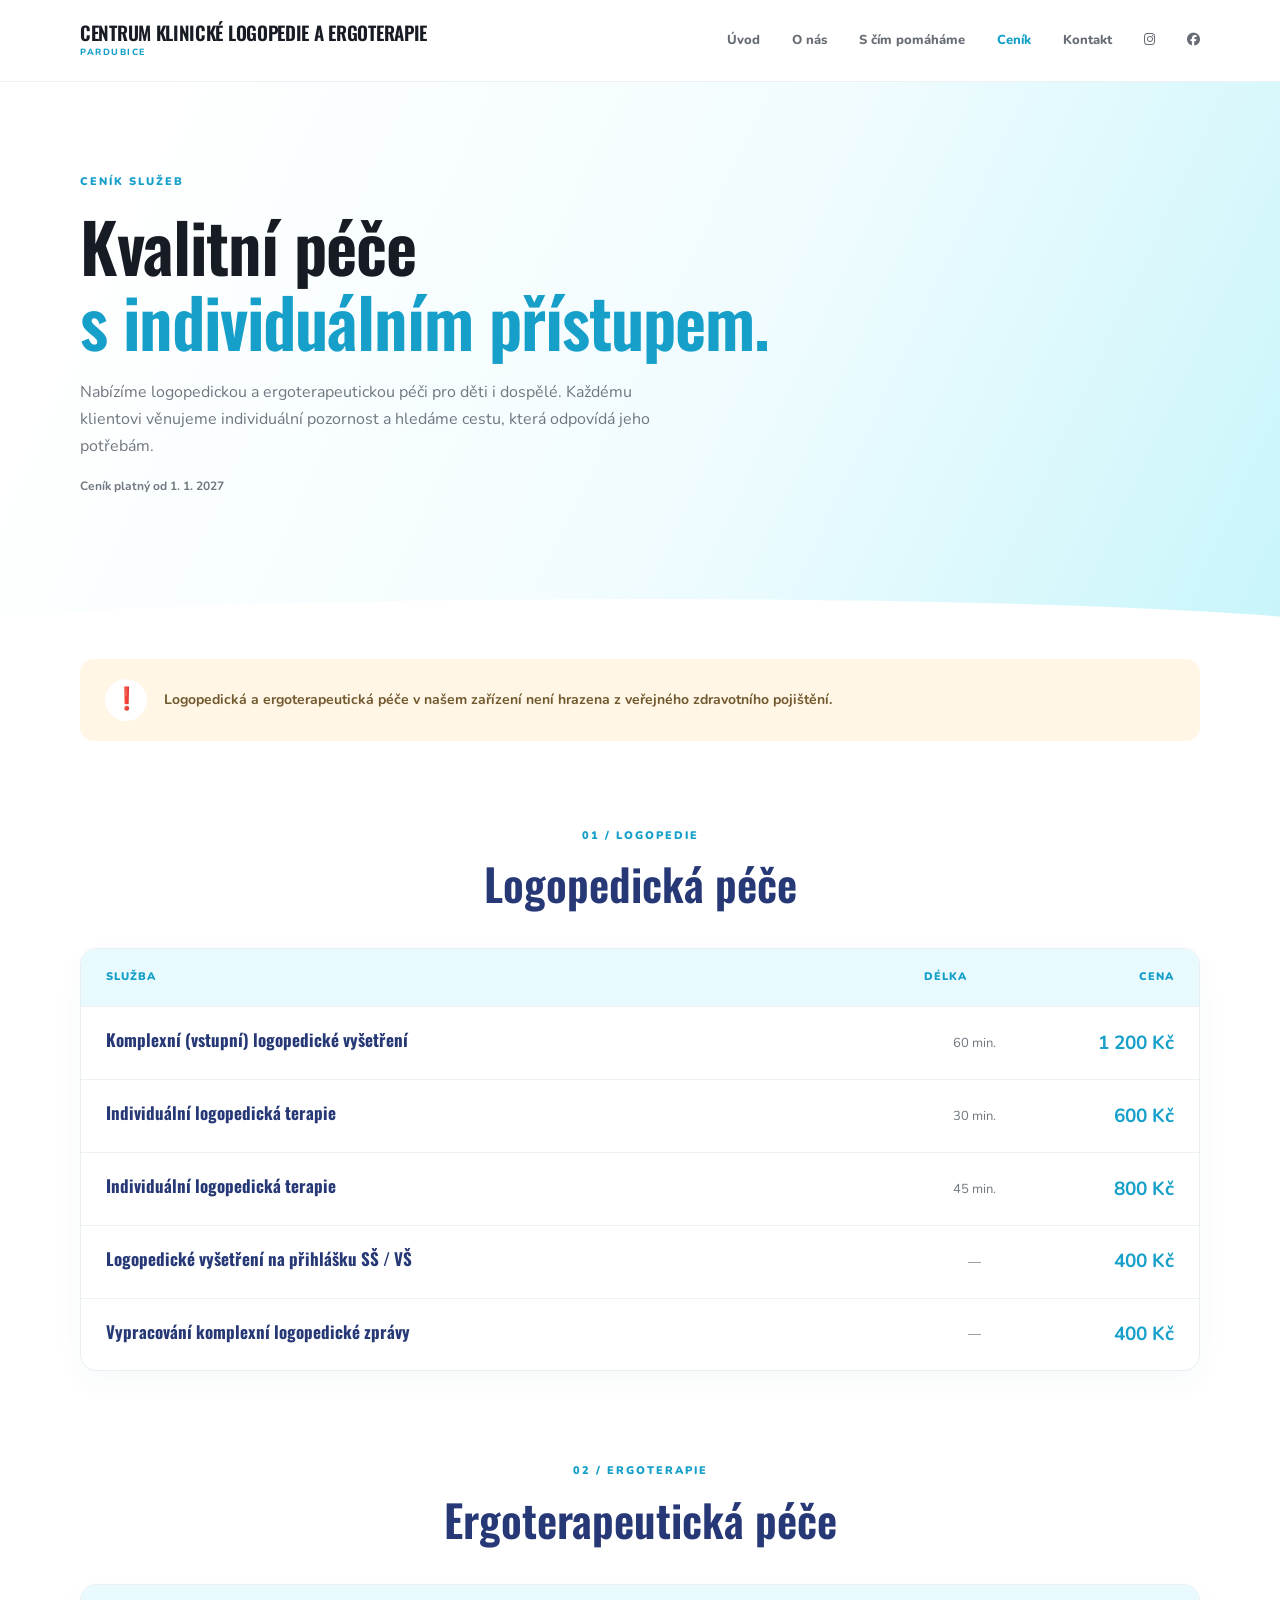
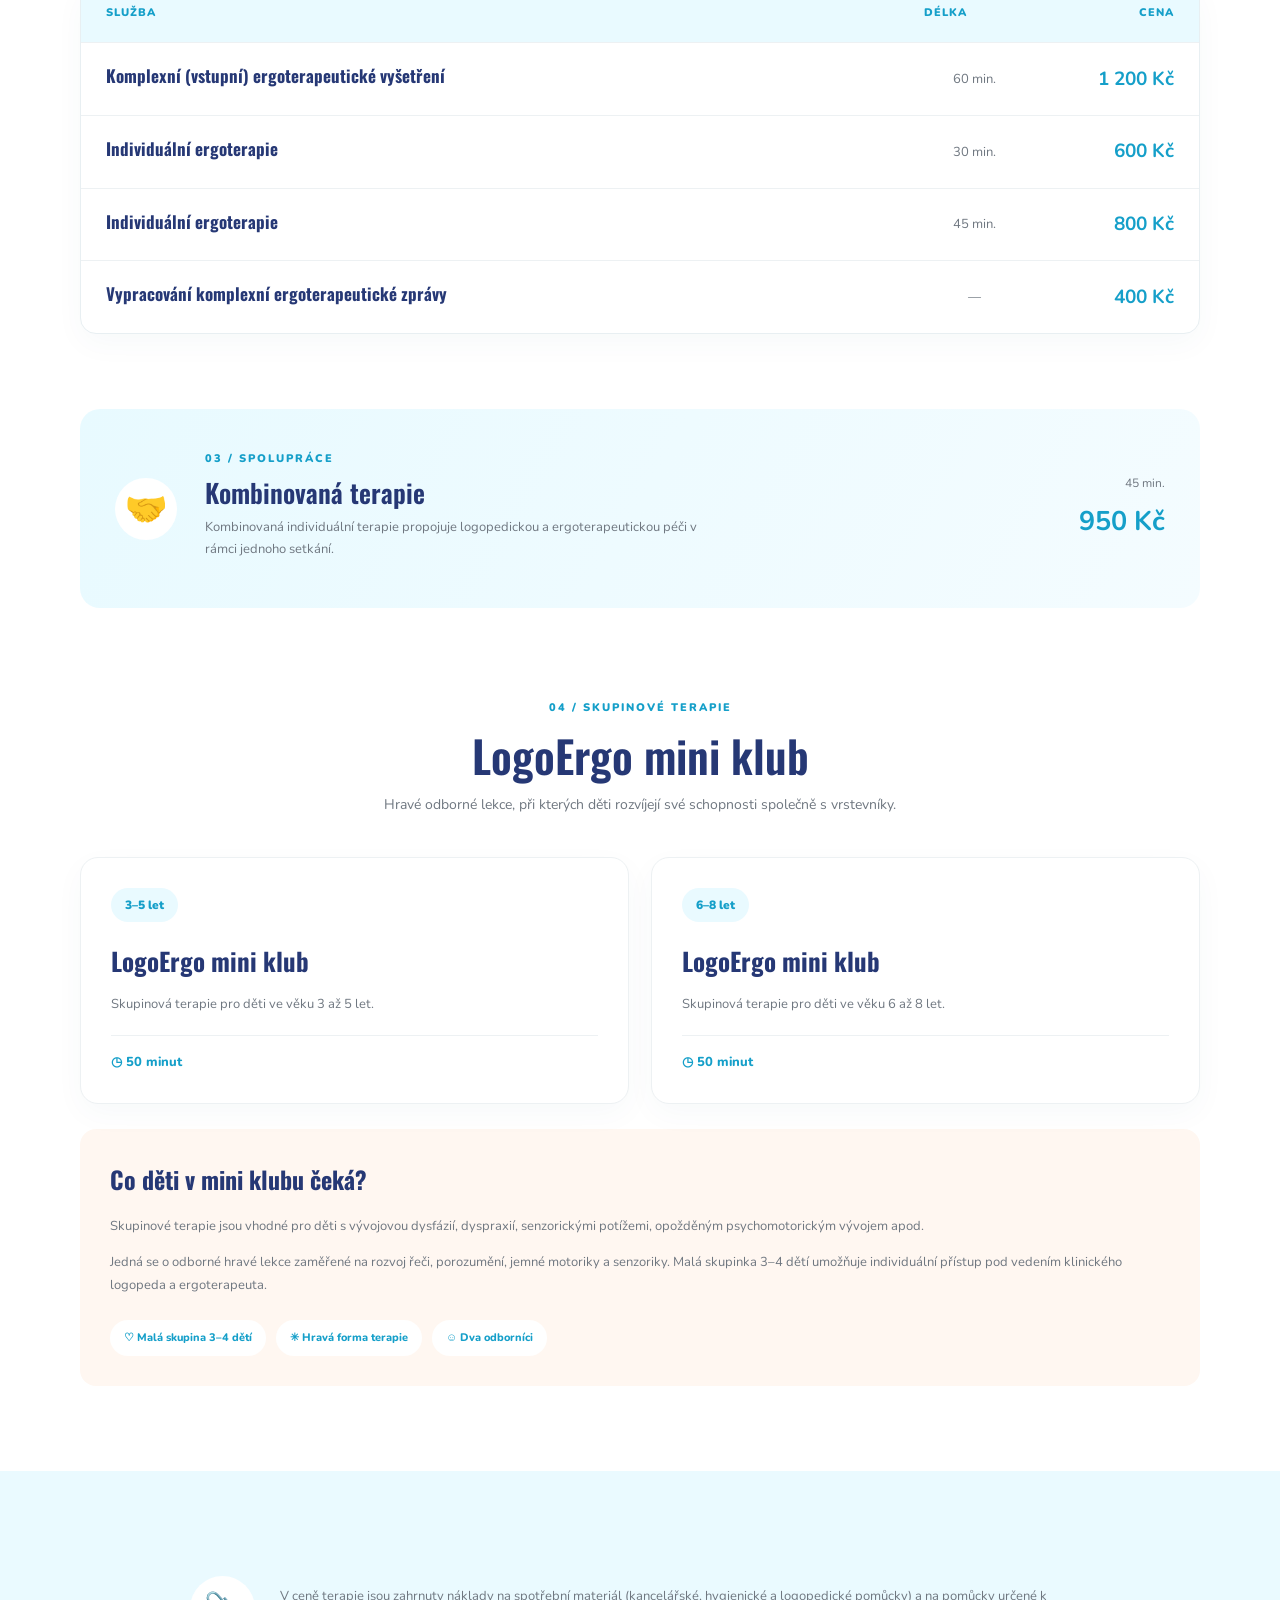
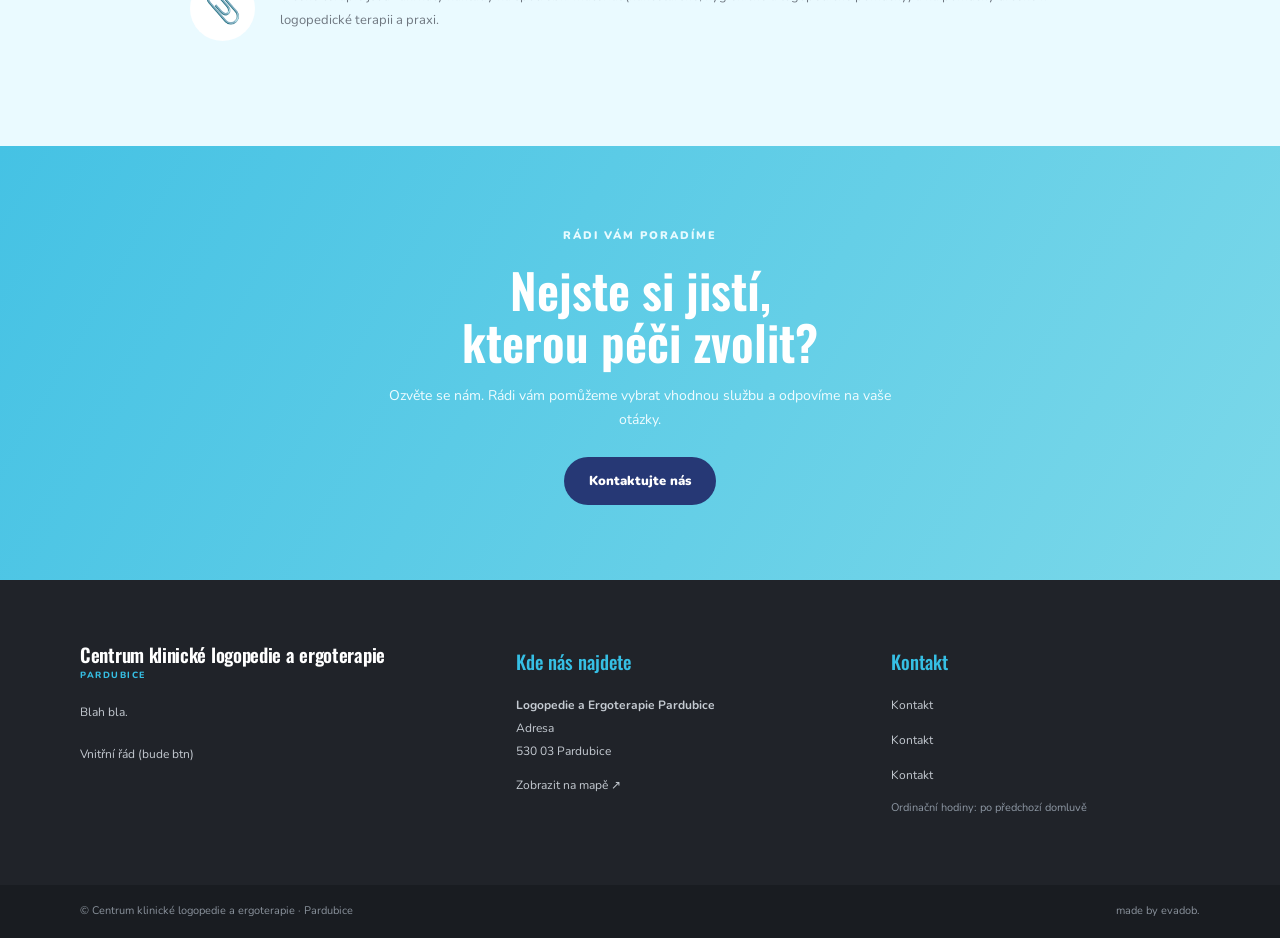
==== cenik.html @ b9f5437c "first" ====
<!doctype html>
<html lang="cs">
  <head>
    <meta charset="utf-8" />
    <meta name="viewport" content="width=device-width, initial-scale=1" />
    <meta
      name="description"
      content="Logopedie v Pardubicích - individuální péče o děti i dospělé, hravě a s respektem."
    />
    <meta name="theme-color" content="#35bde3" />
    <title>Logopedie & Ergoterapie Pardubice</title>
    <link rel="preconnect" href="https://fonts.googleapis.com" />
    <link rel="preconnect" href="https://fonts.gstatic.com" crossorigin />
    <link
      href="https://fonts.googleapis.com/css2?family=Nunito:wght@400;500;600;700;800;900&family=Oswald:wght@500;600;700&display=swap"
      rel="stylesheet"
    />
    <link
      rel="stylesheet"
      href="https://cdnjs.cloudflare.com/ajax/libs/font-awesome/6.7.2/css/all.min.css"
    />
    <link rel="stylesheet" href="styles.css" />
    <link rel="stylesheet" href="responsive.css" />
  </head>
  <body>
    <header class="site-header">
      <div class="container nav-wrap">
        <a
          class="brand"
          href="#domu"
          aria-label="Centrum klinické logopedie a ergoterapie"
        >
          <!-- <span class="brand-mark" aria-hidden="true">☺</span> -->
          <span class="brand-name"
            >CENTRUM KLINICKÉ LOGOPEDIE A ERGOTERAPIE<small
              >PARDUBICE</small
            ></span
          >
        </a>
        <button
          class="menu-toggle"
          aria-label="Otevřít navigaci"
          aria-expanded="false"
          aria-controls="main-nav"
        >
          <span></span><span></span><span></span>
        </button>
        <nav class="main-nav" id="main-nav" aria-label="Hlavní navigace">
          <a href="index.html">Úvod</a>
          <a href="o-nas.html">O nás</a>
          <a href="#sluzby">S čím pomáháme</a>
          <a class="active" href="cenik.html">Ceník</a>
          <a href="kontakt.html">Kontakt</a>
          <a
            href="https://www.instagram.com/"
            target="_blank"
            aria-label="Instagram"
          >
            <i class="fa-brands fa-instagram"></i>
          </a>

          <a
            href="https://www.facebook.com/"
            target="_blank"
            aria-label="Facebook"
          >
            <i class="fa-brands fa-facebook"></i>
          </a>
        </nav>
      </div>
    </header>

    <main>
      <main>
        <section class="pricing-hero">
          <div class="container pricing-hero-inner">
            <span class="eyebrow">CENÍK SLUŽEB</span>

            <h1>
              Kvalitní péče<br />
              <span>s individuálním přístupem.</span>
            </h1>

            <p>
              Nabízíme logopedickou a ergoterapeutickou péči pro děti i dospělé.
              Každému klientovi věnujeme individuální pozornost a hledáme cestu,
              která odpovídá jeho potřebám.
            </p>

            <!-- <a href="#cenik" class="button button-pink"> Prohlédnout ceník </a> -->

            <p class="pricing-validity">Ceník platný od 1. 1. 2027</p>
          </div>
          <div class="wave wave-white"></div>
        </section>

        <section class="pricing-notice">
          <div class="container">
            <div class="pricing-notice-inner">
              <span class="notice-icon">❗️</span>
              <p>
                Logopedická a ergoterapeutická péče v našem zařízení není
                hrazena z veřejného zdravotního pojištění.
              </p>
            </div>
          </div>
        </section>

        <!-- LOGOPEDIE -->
        <section class="pricing-section section" id="cenik">
          <div class="container">
            <div class="pricing-heading">
              <span class="eyebrow">01 / LOGOPEDIE</span>
              <h2>Logopedická péče</h2>
            </div>

            <div class="price-table">
              <div class="price-table-header">
                <span>Služba</span>
                <span>Délka</span>
                <span>Cena</span>
              </div>

              <div class="price-row">
                <div>
                  <h3>Komplexní (vstupní) logopedické vyšetření</h3>
                </div>
                <span class="price-duration">60 min.</span>
                <strong class="price-value">1 200 Kč</strong>
              </div>

              <div class="price-row">
                <div>
                  <h3>Individuální logopedická terapie</h3>
                </div>
                <span class="price-duration">30 min.</span>
                <strong class="price-value">600 Kč</strong>
              </div>

              <div class="price-row">
                <div>
                  <h3>Individuální logopedická terapie</h3>
                </div>
                <span class="price-duration">45 min.</span>
                <strong class="price-value">800 Kč</strong>
              </div>

              <div class="price-row">
                <div>
                  <h3>Logopedické vyšetření na přihlášku SŠ / VŠ</h3>
                </div>
                <span class="price-duration">—</span>
                <strong class="price-value">400 Kč</strong>
              </div>

              <div class="price-row">
                <div>
                  <h3>Vypracování komplexní logopedické zprávy</h3>
                </div>
                <span class="price-duration">—</span>
                <strong class="price-value">400 Kč</strong>
              </div>
            </div>

            <!-- ERGOTERAPIE -->
            <div class="pricing-heading pricing-subheading">
              <span class="eyebrow">02 / ERGOTERAPIE</span>
              <h2>Ergoterapeutická péče</h2>
            </div>

            <div class="price-table">
              <div class="price-table-header">
                <span>Služba</span>
                <span>Délka</span>
                <span>Cena</span>
              </div>

              <div class="price-row">
                <div>
                  <h3>Komplexní (vstupní) ergoterapeutické vyšetření</h3>
                </div>
                <span class="price-duration">60 min.</span>
                <strong class="price-value">1 200 Kč</strong>
              </div>

              <div class="price-row">
                <div>
                  <h3>Individuální ergoterapie</h3>
                </div>
                <span class="price-duration">30 min.</span>
                <strong class="price-value">600 Kč</strong>
              </div>

              <div class="price-row">
                <div>
                  <h3>Individuální ergoterapie</h3>
                </div>
                <span class="price-duration">45 min.</span>
                <strong class="price-value">800 Kč</strong>
              </div>

              <div class="price-row">
                <div>
                  <h3>Vypracování komplexní ergoterapeutické zprávy</h3>
                </div>
                <span class="price-duration">—</span>
                <strong class="price-value">400 Kč</strong>
              </div>
            </div>

            <!-- KOMBINOVANÁ TERAPIE -->
            <div class="combined-therapy">
              <div class="combined-icon">🤝</div>

              <div class="combined-content">
                <span class="eyebrow">03 / SPOLUPRÁCE</span>
                <h2>Kombinovaná terapie</h2>
                <p>
                  Kombinovaná individuální terapie propojuje logopedickou a
                  ergoterapeutickou péči v rámci jednoho setkání.
                </p>
              </div>

              <div class="combined-price">
                <span>45 min.</span>
                <strong>950 Kč</strong>
              </div>
            </div>

            <!-- SKUPINOVÉ TERAPIE -->
            <div class="pricing-heading pricing-subheading">
              <span class="eyebrow">04 / SKUPINOVÉ TERAPIE</span>
              <h2>LogoErgo mini klub</h2>
              <p>
                Hravé odborné lekce, při kterých děti rozvíjejí své schopnosti
                společně s vrstevníky.
              </p>
            </div>

            <div class="group-therapy-grid">
              <article class="group-therapy-card">
                <div class="group-age">3–5 let</div>
                <h3>LogoErgo mini klub</h3>
                <p>Skupinová terapie pro děti ve věku 3 až 5 let.</p>
                <div class="group-duration"><span>◷</span> 50 minut</div>
              </article>

              <article class="group-therapy-card">
                <div class="group-age">6–8 let</div>
                <h3>LogoErgo mini klub</h3>
                <p>Skupinová terapie pro děti ve věku 6 až 8 let.</p>
                <div class="group-duration"><span>◷</span> 50 minut</div>
              </article>
            </div>

            <div class="group-description">
              <h3>Co děti v mini klubu čeká?</h3>

              <p>
                Skupinové terapie jsou vhodné pro děti s vývojovou dysfázií,
                dyspraxií, senzorickými potížemi, opožděným psychomotorickým
                vývojem apod.
              </p>

              <p>
                Jedná se o odborné hravé lekce zaměřené na rozvoj řeči,
                porozumění, jemné motoriky a senzoriky. Malá skupinka 3–4 dětí
                umožňuje individuální přístup pod vedením klinického logopeda a
                ergoterapeuta.
              </p>

              <div class="group-highlights">
                <span>♡ Malá skupina 3–4 dětí</span>
                <span>✳ Hravá forma terapie</span>
                <span>☺ Dva odborníci</span>
              </div>
            </div>
          </div>
        </section>

        <section class="pricing-included section">
          <div class="container pricing-included-inner">
            <div class="included-icon">📎</div>

            <div>
              <p>
                V ceně terapie jsou zahrnuty náklady na spotřební materiál
                (kancelářské, hygienické a logopedické pomůcky) a na pomůcky
                určené k logopedické terapii a praxi.
              </p>
            </div>
          </div>
        </section>

        <section class="pricing-bottom">
          <div class="container pricing-bottom-content">
            <span class="eyebrow">RÁDI VÁM PORADÍME</span>

            <h2>Nejste si jistí,<br />kterou péči zvolit?</h2>

            <p>
              Ozvěte se nám. Rádi vám pomůžeme vybrat vhodnou službu a odpovíme
              na vaše otázky.
            </p>

            <a href="index.html#kontakt" class="button button-dark">
              Kontaktujte nás
            </a>
          </div>
        </section>
      </main>
    </main>

    <!-- Footer -->
    <footer class="site-footer" id="kontakt">
      <div class="container footer-grid">
        <div class="footer-about">
          <a class="brand brand-footer" href="#domu"
            ><span class="brand-name"
              >Centrum klinické logopedie a ergoterapie<small
                >PARDUBICE</small
              ></span
            ></a
          >
          <p>Blah bla.</p>
          <p>Vnitřní řád (bude btn)</p>
        </div>
        <div>
          <h3>Kde nás najdete</h3>
          <p>
            <strong>Logopedie a Ergoterapie Pardubice</strong
            ><br />Adresa<br />530 03 Pardubice
          </p>
          <p>
            <a
              href="https://maps.google.com/?q=Pardubice"
              target="_blank"
              rel="noopener"
              >Zobrazit na mapě ↗</a
            >
          </p>
        </div>
        <div>
          <h3>Kontakt</h3>
          <p>Kontakt</p>
          <p>Kontakt</p>
          <p>Kontakt</p>
          <p class="footer-small">Ordinační hodiny: po předchozí domluvě</p>
        </div>
      </div>
      <div class="footer-bottom">
        <div class="container">
          © Centrum klinické logopedie a ergoterapie · Pardubice
          <span>made by evadob.</span>
        </div>
      </div>
    </footer>
    <script>
      const toggle = document.querySelector(".menu-toggle");
      const nav = document.querySelector(".main-nav");
      toggle.addEventListener("click", () => {
        const isOpen = toggle.getAttribute("aria-expanded") === "true";
        toggle.setAttribute("aria-expanded", String(!isOpen));
        nav.classList.toggle("is-open", !isOpen);
      });
      nav.querySelectorAll("a").forEach((link) =>
        link.addEventListener("click", () => {
          toggle.setAttribute("aria-expanded", "false");
          nav.classList.remove("is-open");
        }),
      );
    </script>
  </body>
</html>
---- styles.css ----
:root {
  --blue: #36bfe4;
  --blue-deep: #159fc9;
  --blue-pale: #e7faff;
  --navy: #263875;
  --pink: #f52d86;
  --yellow: #ffda8b;
  --ink: #343943;
  --muted: #6f7780;
  --white: #fff;
  --font-body: "Nunito", Arial, sans-serif;
  --font-display: "Oswald", Impact, sans-serif;
}
* {
  box-sizing: border-box;
}
html {
  scroll-behavior: smooth;
}
body {
  margin: 0;
  color: var(--ink);
  font-family: var(--font-body);
  line-height: 1.7;
}
a {
  color: inherit;
  text-decoration: none;
}
.container {
  width: min(1120px, calc(100% - 48px));
  margin-inline: auto;
}
.site-header {
  height: 82px;
  background: #fff;
  border-bottom: 1px solid #edf0f2;
  position: relative;
  z-index: 10;
}
.nav-wrap {
  height: 100%;
  display: flex;
  align-items: center;
  justify-content: space-between;
  gap: 28px;
}

/* logo */
.brand {
  display: inline-flex;
  align-items: center;
  gap: 10px;
  color: #171b24;
}
.brand-name {
  font-family: var(--font-display);
  font-size: 19px;
  line-height: 1.05;
  font-weight: 600;
  letter-spacing: -0.3px;
}
.brand-name small {
  display: block;
  margin-top: 4px;
  color: var(--blue-deep);
  font: 800 9px var(--font-body);
  letter-spacing: 1.5px;
}
/* main nav */
.main-nav {
  display: flex;
  align-items: center;
  gap: clamp(16px, 2.5vw, 34px);
}
.main-nav a {
  color: #686d75;
  font-size: 13px;
  font-weight: 800;
  transition: color 0.2s;
}
.main-nav a:hover,
.main-nav a.active {
  color: var(--blue-deep);
}
.menu-toggle {
  display: none;
  border: 0;
  background: none;
  padding: 8px;
}
.menu-toggle span {
  display: block;
  width: 25px;
  height: 2px;
  margin: 5px;
  background: var(--navy);
}
.hero {
  position: relative;
  overflow: hidden;
  padding: 105px 0 130px;
  background: linear-gradient(115deg, #fff 15%, #f4fdff 50%, #c5f6fb 100%);
}
.hero-grid {
  display: grid;
  grid-template-columns: 1fr 1fr;
  align-items: center;
  gap: 50px;
  position: relative;
  z-index: 1;
}
.eyebrow {
  display: inline-block;
  color: var(--blue-deep);
  font-size: 11px;
  font-weight: 900;
  letter-spacing: 2px;
}
h1,
h2,
h3,
p {
  margin-top: 0;
}
h1,
h2 {
  font-family: var(--font-display);
  line-height: 1.1;
  font-weight: 600;
}
h1 {
  margin: 12px 0 20px;
  font-size: clamp(48px, 6vw, 76px);
  color: #171b24;
  letter-spacing: -1px;
}
h1 span {
  color: var(--blue-deep);
}
.lead {
  max-width: 520px;
  color: #404954;
  font-size: 18px;
  font-weight: 700;
  line-height: 1.55;
}
.hero-copy > p:not(.lead) {
  max-width: 510px;
  color: var(--muted);
  font-size: 14px;
}
.hero-actions {
  display: flex;
  align-items: center;
  flex-wrap: wrap;
  gap: 22px;
  margin-top: 30px;
}
.button {
  display: inline-flex;
  justify-content: center;
  align-items: center;
  min-height: 48px;
  padding: 0 25px;
  border-radius: 999px;
  font-size: 13px;
  font-weight: 900;
  transition:
    transform 0.2s,
    box-shadow 0.2s;
}
.button:hover {
  transform: translateY(-2px);
  box-shadow: 0 9px 22px #1c456322;
}
.button-pink {
  color: white;
  background: var(--pink);
  box-shadow: 0 8px 18px #f52d862b;
}
.button-dark {
  color: white;
  background: var(--navy);
}
.text-link {
  color: var(--blue-deep);
  font-size: 13px;
  font-weight: 900;
}
.text-link span {
  padding-left: 5px;
}
.hero-art {
  position: relative;
  height: 340px;
  display: grid;
  place-items: center;
}
.sun {
  position: absolute;
  width: 330px;
  height: 330px;
  border-radius: 50%;
  background: #a9eff5;
  opacity: 0.7;
}

.art-dot {
  position: absolute;
  width: 14px;
  height: 14px;
  border-radius: 50%;
  background: var(--pink);
}
.dot-one {
  top: 52px;
  left: 12%;
}
.dot-two {
  bottom: 20px;
  right: 13%;
  width: 9px;
  height: 9px;
  background: var(--yellow);
}
.dot-three {
  top: 95px;
  right: 10%;
  width: 7px;
  height: 7px;
  background: white;
}
.wave {
  position: absolute;
  left: 0;
  width: 100%;
  pointer-events: none;
}
.wave-white {
  bottom: -1px;
  height: 65px;
  background: white;
  clip-path: ellipse(58% 55% at 50% 100%);
}
.section {
  padding: 105px 0;
}
.intro-grid {
  display: grid;
  grid-template-columns: 1fr 1fr;
  align-items: center;
  gap: 70px;
}
.photo-card {
  min-height: 320px;
}
.photo-placeholder {
  min-height: 320px;
  height: 100%;
  position: relative;
  overflow: hidden;
  display: flex;
  align-items: end;
  padding: 30px;
  background: var(--blue-pale);
}

.intro-copy h2,
.process h2 {
  margin: 12px 0 20px;
  color: var(--navy);
  font-size: clamp(36px, 4vw, 48px);
}
.intro-copy p,
.process-grid > div > p {
  color: var(--muted);
  font-size: 14px;
}
.short-line {
  width: 48px;
  height: 3px;
  margin: 24px 0;
  background: var(--blue);
}
.intro-copy .text-link {
  display: inline-block;
  margin-top: 10px;
}

/* services */
.services {
  position: relative;
  overflow: hidden;
  padding: 130px 0 125px;
  color: white;
  background: linear-gradient(135deg, #35bce2, #77d4e9d3);
}
.services-inner {
  position: relative;
  z-index: 1;
}
.wave-top {
  top: -1px;
  height: 65px;
  background: white;
  clip-path: ellipse(58% 55% at 50% 0);
}
.wave-bottom {
  bottom: -1px;
  height: 45px;
  background: white;
  clip-path: ellipse(60% 55% at 50% 100%);
}
.section-heading {
  text-align: center;
  max-width: 620px;
  margin: 0 auto 55px;
}
.eyebrow-light {
  color: #e9fbff;
}
.section-heading h2 {
  margin: 10px 0;
  font-size: clamp(36px, 4vw, 48px);
}
.section-heading p {
  margin: 0;
  color: #eafaff;
  font-size: 14px;
}
.short-line.line-light {
  margin: 22px auto;
  background: #ffb8d8;
}
.service-grid {
  display: grid;
  grid-template-columns: repeat(4, 1fr);
  gap: 22px;
}
.service-card {
  padding: 34px 28px;
  text-align: center;
  color: var(--ink);
  background: white;
  border-radius: 18px;
  box-shadow: 0 12px 30px #187da51a;
}
.service-icon {
  width: 76px;
  height: 76px;
  display: grid;
  place-items: center;
  margin: 0 auto 20px;
  border-radius: 50%;
  background: var(--blue-pale);
  font-size: 34px;
}
.service-card h3 {
  margin-bottom: 10px;
  color: var(--navy);
  font-family: var(--font-display);
  font-size: 23px;
  font-weight: 600;
}
.service-card p {
  margin: 0;
  color: var(--muted);
  font-size: 13px;
}
.service-note {
  margin: 25px 0 0;
  text-align: center;
  color: #eafaff;
  font-size: 12px;
}
.process-grid {
  display: grid;
  grid-template-columns: 0.85fr 1.15fr;
  gap: 90px;
  align-items: center;
}
.steps {
  margin: 0;
  padding: 0;
  list-style: none;
}
.steps li {
  display: flex;
  gap: 22px;
  padding: 19px 0;
  border-bottom: 1px solid #e9eef1;
}
.steps li:last-child {
  border-bottom: 0;
}
.steps li > span {
  flex: 0 0 48px;
  width: 48px;
  height: 48px;
  display: grid;
  place-items: center;
  border-radius: 50%;
  color: var(--blue-deep);
  background: var(--blue-pale);
  font-family: var(--font-display);
  font-size: 20px;
}
.steps h3 {
  margin: 0 0 5px;
  color: var(--navy);
  font-family: var(--font-display);
  font-size: 22px;
  font-weight: 600;
}
.steps p {
  margin: 0;
  color: var(--muted);
  font-size: 13px;
}
.contact-cta {
  padding: 82px 0;
}
.cta-wrap {
  display: flex;
  align-items: center;
  justify-content: space-between;
  gap: 30px;
}
.cta-wrap .eyebrow {
  color: #263875;
}
.cta-wrap h2 {
  margin: 4px 0 0;
  color: #3e3c3b;
  font-size: 34px;
}
.site-footer {
  color: #dce2e9;
  background: #202329;
}
.footer-grid {
  display: grid;
  grid-template-columns: 1.2fr 1fr 1fr;
  gap: 65px;
  padding-top: 65px;
  padding-bottom: 55px;
}
.brand-footer {
  color: white;
}
.brand-footer .brand-name small {
  color: var(--blue);
}
.footer-about p {
  max-width: 260px;
  margin-top: 20px;
  color: #aeb6c0;
  font-size: 13px;
}
.site-footer h3 {
  margin: 0 0 17px;
  color: var(--blue);
  font-family: var(--font-display);
  font-size: 19px;
  font-weight: 500;
}
.site-footer p {
  color: #c4cad1;
  font-size: 12px;
  line-height: 1.9;
}
.site-footer a:hover {
  color: #fff;
}
.footer-small {
  color: #8e98a4 !important;
  font-size: 11px !important;
}
.footer-bottom {
  padding: 17px 0;
  color: #89919b;
  background: #191c21;
  font-size: 11px;
}
.footer-bottom .container {
  display: flex;
  justify-content: space-between;
  gap: 20px;
}

/* ------------------------------------------- Cenik */

.pricing-hero {
  position: relative;
  overflow: hidden;
  padding: 85px 0 125px;
  background: linear-gradient(115deg, #fff 10%, #f1fcff 56%, #c8f5fa 100%);
}

.pricing-hero h1 {
  margin: 15px 0 20px;
  font-size: clamp(42px, 5.5vw, 68px);
}

.pricing-hero h1 span {
  color: var(--blue-deep);
}

.pricing-hero p {
  max-width: 590px;
  color: var(--muted);
}

.pricing-hero .button {
  margin-top: 18px;
}

.pricing-validity {
  margin-top: 15px;
  font-size: 12px;
  font-weight: 700;
}

.pricing-notice {
  padding: 25px 0 5px;
}

.pricing-notice-inner {
  display: flex;
  align-items: center;
  gap: 17px;
  padding: 20px 25px;
  border-radius: 14px;
  background: #fff6e5;
}

.notice-icon {
  flex-shrink: 0;
  display: grid;
  place-items: center;
  width: 42px;
  height: 42px;
  border-radius: 50%;
  background: white;
  color: #bd8731;
  font-size: 22px;
}

.pricing-notice p {
  margin: 0;
  color: #71582e;
  font-size: 14px;
  font-weight: 700;
}

.pricing-section {
  padding-top: 75px;
  padding-bottom: 85px;
}

.pricing-heading {
  max-width: 680px;
  margin: 0 auto 40px;
  text-align: center;
}

.pricing-heading h2 {
  margin: 12px 0;
  color: var(--navy);
  font-size: clamp(32px, 4vw, 44px);
}

.pricing-heading p {
  color: var(--muted);
  font-size: 14px;
}

.pricing-subheading {
  margin-top: 85px;
}

.price-table {
  overflow: hidden;
  border: 1px solid #e8eff2;
  border-radius: 16px;
  background: white;
  box-shadow: 0 10px 30px #1b4c6409;
}

.price-table-header,
.price-row {
  display: grid;
  grid-template-columns: minmax(0, 1fr) 100px 130px;
  align-items: center;
  gap: 20px;
  padding: 19px 25px;
}

.price-table-header {
  background: #e9faff;
  color: var(--blue-deep);
  font-size: 11px;
  font-weight: 900;
  letter-spacing: 1px;
  text-transform: uppercase;
}

.price-table-header span:last-child,
.price-value {
  text-align: right;
}

.price-row {
  border-top: 1px solid #edf1f3;
  transition: background 0.2s;
}

.price-row:hover {
  background: #f8fcfd;
}

.price-row h3 {
  margin: 0 0 5px;
  color: var(--navy);
  font-family: var(--font-display);
  font-size: 17px;
}

.price-row p {
  margin: 0;
  color: var(--muted);
  font-size: 12px;
}

.price-duration {
  color: var(--muted);
  text-align: center;
  font-size: 13px;
}

.price-value {
  color: var(--blue-deep);
  font-size: 19px;
  white-space: nowrap;
}

.combined-therapy {
  display: grid;
  grid-template-columns: 65px minmax(0, 1fr) auto;
  align-items: center;
  gap: 25px;
  margin-top: 75px;
  padding: 35px;
  border-radius: 20px;
  background: linear-gradient(120deg, #e8faff, #f4fcff);
}

.combined-icon {
  display: grid;
  place-items: center;
  width: 62px;
  height: 62px;
  border-radius: 50%;
  background: white;
  color: var(--pink);
  font-size: 34px;
}

.combined-content h2 {
  margin: 8px 0;
  color: var(--navy);
  font-family: var(--font-display);
  font-size: 26px;
}

.combined-content p {
  max-width: 520px;
  color: var(--muted);
  font-size: 13px;
}

.combined-detail {
  color: var(--blue-deep);
  font-size: 12px;
  font-weight: 800;
}

.combined-price {
  text-align: right;
}

.combined-price span {
  display: block;
  color: var(--muted);
  font-size: 12px;
}

.combined-price strong {
  display: block;
  margin-top: 5px;
  color: var(--blue-deep);
  font-size: 27px;
  white-space: nowrap;
}

.group-therapy-grid {
  display: grid;
  grid-template-columns: repeat(2, 1fr);
  gap: 22px;
}

.group-therapy-card {
  position: relative;
  padding: 30px;
  border: 1px solid #edf1f3;
  border-radius: 18px;
  background: white;
  box-shadow: 0 10px 30px #1b4c6409;
}

.group-age {
  display: inline-block;
  padding: 7px 14px;
  border-radius: 30px;
  background: #e9faff;
  color: var(--blue-deep);
  font-size: 12px;
  font-weight: 900;
}

.group-therapy-card h3 {
  margin: 18px 0 10px;
  color: var(--navy);
  font-family: var(--font-display);
  font-size: 25px;
}

.group-therapy-card p {
  color: var(--muted);
  font-size: 13px;
}

.group-duration {
  margin-top: 20px;
  padding-top: 15px;
  border-top: 1px solid #edf1f3;
  color: var(--blue-deep);
  font-size: 13px;
  font-weight: 800;
}

.group-description {
  margin-top: 25px;
  padding: 30px;
  border-radius: 16px;
  background: #fff7f1;
}

.group-description h3 {
  margin: 0 0 15px;
  color: var(--navy);
  font-family: var(--font-display);
  font-size: 24px;
}

.group-description p {
  color: var(--muted);
  font-size: 13px;
  line-height: 1.8;
}

.group-highlights {
  display: flex;
  flex-wrap: wrap;
  gap: 10px;
  margin-top: 22px;
}

.group-highlights span {
  padding: 9px 14px;
  border-radius: 30px;
  background: white;
  color: var(--blue-deep);
  font-size: 11px;
  font-weight: 800;
}

.pricing-included {
  background: #eafaff;
}

.pricing-included-inner {
  display: flex;
  align-items: center;
  gap: 25px;
  max-width: 900px;
}

.included-icon {
  flex-shrink: 0;
  display: grid;
  place-items: center;
  width: 65px;
  height: 65px;
  border-radius: 50%;
  background: white;
  color: var(--blue-deep);
  font-size: 30px;
}

.pricing-included h2 {
  margin: 10px 0;
  color: var(--navy);
  font-family: var(--font-display);
  font-size: 28px;
}

.pricing-included p {
  margin: 0;
  color: var(--muted);
  font-size: 13px;
  line-height: 1.8;
}

.pricing-bottom {
  padding: 75px 0;
  background: linear-gradient(120deg, #45c2e4, #7bd8e9);
  text-align: center;
}

.pricing-bottom-content {
  max-width: 700px;
}

.pricing-bottom .eyebrow {
  color: #e8fbff;
}

.pricing-bottom h2 {
  margin: 15px 0;
  color: white;
  font-size: clamp(34px, 4vw, 48px);
}

.pricing-bottom p {
  max-width: 530px;
  margin: 0 auto 25px;
  color: #f0fcff;
  font-size: 14px;
}

.pricing-bottom .button {
  background: var(--navy);
  color: white;
}

/* ------------------------------------------- Kontakt */

.contact-hero {
  padding: 85px 0 90px;
  background: linear-gradient(120deg, #45c2e450, #7bd9e907);
  text-align: center;
}

.contact-hero-inner {
  max-width: 750px;
  margin: 0 auto;
}

.contact-hero h1 {
  margin: 18px 0;
  color: var(--blue-deep);
  font-family: var(--font-display);
  font-size: clamp(2.5rem, 5vw, 4rem);
  line-height: 1.15;
}

.contact-hero h1 span {
  color: var(--navy);
}

.contact-hero p {
  max-width: 650px;
  margin: 0 auto;
  color: var(--muted);
  font-size: 1.05rem;
  line-height: 1.8;
}

/* Adresa */

.contact-location {
  background: #fff;
}

.location-grid {
  display: grid;
  grid-template-columns: 0.8fr 1.2fr;
  gap: 35px;
  align-items: stretch;
  margin-top: 45px;
}

.location-info {
  padding: 40px;
  background: #f0f7f7;
  border-radius: 24px;
}

.location-icon {
  display: flex;
  align-items: center;
  justify-content: center;
  width: 58px;
  height: 58px;
  margin-bottom: 22px;
  border-radius: 50%;
  background: #fff;
  color: var(--blue-deep);
  font-size: 2rem;
}

.location-info h3 {
  margin: 0 0 12px;
  color: var(--blue-deep);
  font-family: var(--font-display);
  font-size: 1.35rem;
}

.location-address {
  color: var(--muted);
  line-height: 1.8;
}

.location-info p {
  color: var(--muted);
  line-height: 1.8;
}

.location-divider {
  width: 100%;
  height: 1px;
  margin: 28px 0;
  background: rgba(36, 70, 90, 0.13);
}

.appointment-note {
  display: flex;
  align-items: center;
  gap: 12px;
  margin-top: 25px;
  padding: 15px;
  background: #fcebf0;
  border-radius: 14px;
  color: var(--blue-deep);
  font-size: 0.9rem;
  line-height: 1.5;
}

.appointment-note span {
  color: var(--pink);
  font-size: 1.5rem;
}

.location-map {
  min-height: 430px;
  overflow: hidden;
  border-radius: 24px;
  box-shadow: 0 10px 35px rgba(35, 65, 85, 0.09);
}

.location-map iframe {
  display: block;
  width: 100%;
  height: 100%;
  min-height: 430px;
  border: 0;
}

/* Terapeutky */

.contact-team {
  background: #f8fbfb;
}

.contact-team-grid {
  display: grid;
  grid-template-columns: repeat(3, 1fr);
  gap: 25px;
  margin-top: 45px;
}

.contact-person {
  overflow: hidden;
  background: #fff;
  border-radius: 24px;
  box-shadow: 0 10px 35px rgba(35, 65, 85, 0.06);
  transition:
    transform 0.3s ease,
    box-shadow 0.3s ease;
}

.contact-person:hover {
  transform: translateY(-6px);
  box-shadow: 0 15px 40px rgba(35, 65, 85, 0.11);
}

.contact-person-photo {
  height: 280px;
  overflow: hidden;
  background: #eaf4f4;
}

.contact-person-photo img {
  width: 100%;
  height: 100%;
  display: block;
  object-fit: cover;
  object-position: center top;
  transition: transform 0.4s ease;
}

.contact-person:hover .contact-person-photo img {
  transform: scale(1.04);
}

.contact-person-content {
  padding: 28px 25px 32px;
}

.person-role {
  display: inline-block;
  margin-bottom: 12px;
  color: var(--pink);
  font-size: 0.72rem;
  font-weight: 800;
  letter-spacing: 1px;
}

.contact-person-content h3 {
  margin: 0 0 15px;
  color: var(--blue-deep);
  font-family: var(--font-display);
  font-size: 1.4rem;
}

.contact-person-content p {
  margin: 0;
  color: var(--muted);
  font-size: 0.95rem;
  line-height: 1.8;
}

/* ------------------------------------------- O nás */

.therapists-hero {
  padding: 85px 0 95px;
  background: linear-gradient(120deg, #45c2e450, #7bd9e907);
  text-align: center;
}

.therapists-hero-inner {
  max-width: 780px;
  margin: 0 auto;
}

.therapists-hero h1 {
  margin: 18px 0;
  color: var(--blue-deep);
  font-family: var(--font-display);
  font-size: clamp(2.5rem, 5vw, 4rem);
  line-height: 1.15;
}

.therapists-hero h1 span {
  color: var(--navy);
}

.therapists-hero p {
  max-width: 650px;
  margin: 0 auto;
  color: var(--muted);
  font-size: 1.05rem;
  line-height: 1.8;
}

/* profily */

.therapists-section {
  background: #fff;
}

.therapist-profile {
  display: grid;
  grid-template-columns: 0.8fr 1.2fr;
  align-items: start;
  gap: 55px;
  margin-top: 85px;
  padding-bottom: 75px;
  border-bottom: 1px solid #e9eeee;
}

.therapist-profile:last-child {
  border-bottom: none;
  padding-bottom: 0;
}

/* Prohození fotografie a textu */

.therapist-reverse .therapist-photo {
  order: 2;
}

.therapist-reverse .therapist-content {
  order: 1;
}

/* fotky */

.therapist-photo {
  position: relative;
  height: 490px;
  overflow: hidden;
  border-radius: 28px;
  background: #eaf4f4;
  box-shadow: 0 12px 35px rgba(35, 65, 85, 0.09);
}

.therapist-photo img {
  display: block;
  width: 100%;
  height: 100%;
  object-fit: cover;
  object-position: center top;
}

.therapist-content {
  padding: 10px 0;
}

.therapist-specialization {
  display: inline-block;
  margin-bottom: 15px;
  padding: 8px 15px;
  border-radius: 30px;
  background: #e7f3f4;
  color: var(--blue-deep);
  font-size: 0.75rem;
  font-weight: 800;
  letter-spacing: 1px;
}

.therapist-ergo {
  background: #fff1d9;
  color: #a77929;
}

.therapist-content h2 {
  margin: 0 0 20px;
  color: var(--blue-deep);
  font-family: var(--font-display);
  font-size: clamp(1.8rem, 3vw, 2.5rem);
  line-height: 1.2;
}

.therapist-intro {
  margin-bottom: 30px;
  color: var(--muted);
  font-size: 1.05rem;
  line-height: 1.8;
}

.therapist-info-grid {
  display: grid;
  grid-template-columns: 1fr 1fr;
  gap: 18px;
}

.therapist-info {
  padding: 20px;
  background: #f7fafa;
  border-radius: 17px;
}

.therapist-info:last-child {
  grid-column: 1 / -1;
}

.therapist-info h3 {
  margin: 0 0 12px;
  color: var(--blue-deep);
  font-size: 1rem;
}

.therapist-info ul {
  margin: 0;
  padding-left: 18px;
  color: var(--muted);
}

.therapist-info li {
  margin-bottom: 8px;
  font-size: 0.9rem;
  line-height: 1.6;
}

.therapist-info li:last-child {
  margin-bottom: 0;
}

.therapist-contact {
  display: flex;
  align-items: center;
  gap: 15px;
  margin-top: 25px;
  padding: 17px 20px;
  border-radius: 16px;
  background: #fcebf0;
}

.contact-small-icon {
  display: flex;
  align-items: center;
  justify-content: center;
  flex-shrink: 0;
  width: 43px;
  height: 43px;
  border-radius: 50%;
  background: #fff;
  color: var(--pink);
  font-size: 1.4rem;
}

.therapist-contact strong {
  display: block;
  margin-bottom: 4px;
  color: var(--blue-deep);
  font-size: 0.9rem;
}

.therapist-contact a {
  color: var(--blue-deep);
  font-size: 0.9rem;
  font-weight: 600;
  text-decoration: none;
  overflow-wrap: anywhere;
}

.therapist-contact a:hover {
  color: var(--pink);
}

.therapists-bottom {
  padding: 85px 0;
  background: linear-gradient(120deg, #45c2e450, #7bd9e907);
  text-align: center;
}

.therapists-bottom-content {
  max-width: 700px;
  margin: 0 auto;
}

.therapists-bottom h2 {
  margin: 18px 0;
  color: var(--blue-deep);
  font-family: var(--font-display);
  font-size: clamp(2rem, 4vw, 3.2rem);
}

.therapists-bottom p {
  margin: 0 auto 28px;
  color: var(--muted);
  line-height: 1.8;
}
---- responsive.css ----
@media (max-width: 800px) {
  .site-header {
    height: 72px;
  }
  .menu-toggle {
    display: block;
    cursor: pointer;
  }
  .main-nav {
    display: none;
    position: absolute;
    top: 72px;
    left: 0;
    right: 0;
    padding: 18px 24px 24px;
    flex-direction: column;
    align-items: stretch;
    gap: 0;
    background: white;
    border-bottom: 1px solid #edf0f2;
    box-shadow: 0 12px 20px #1b344012;
  }
  .main-nav.is-open {
    display: flex;
  }
  .main-nav a {
    padding: 11px 0;
  }
  .hero {
    padding: 75px 0 105px;
  }
  .hero-grid {
    grid-template-columns: 1fr;
    gap: 25px;
  }
  .hero-copy {
    max-width: 650px;
  }
  .hero-art {
    height: 300px;
  }
  .intro-grid {
    gap: 38px;
  }
  .process-grid {
    gap: 45px;
  }
  .footer-grid {
    gap: 35px;
  }
}
@media (max-width: 600px) {
  .container {
    width: min(100% - 36px, 520px);
  }
  .section {
    padding: 72px 0;
  }
  .hero {
    padding: 60px 0 85px;
  }
  h1 {
    font-size: 54px;
  }
  .lead {
    font-size: 16px;
  }
  .hero-actions {
    align-items: flex-start;
    flex-direction: column;
    gap: 16px;
  }
  .hero-art {
    height: 265px;
    transform: scale(0.88);
    transform-origin: top center;
    margin-bottom: -25px;
  }
  .intro-grid,
  .process-grid {
    grid-template-columns: 1fr;
    gap: 35px;
  }
  .photo-card,
  .photo-placeholder {
    min-height: 250px;
  }
  .intro-copy h2,
  .process h2 {
    font-size: 39px;
  }
  .services {
    padding: 100px 0 85px;
  }
  .section-heading {
    margin-bottom: 32px;
  }
  .service-grid {
    grid-template-columns: 1fr;
    gap: 15px;
  }
  .service-card {
    padding: 28px 24px;
  }
  .process-grid {
    gap: 20px;
  }
  .cta-wrap {
    align-items: flex-start;
    flex-direction: column;
  }
  .cta-wrap h2 {
    font-size: 30px;
  }
  .footer-grid {
    grid-template-columns: 1fr;
    gap: 24px;
    padding-top: 48px;
    padding-bottom: 35px;
  }
  .footer-bottom .container {
    flex-direction: column;
    gap: 4px;
  }
}
@media (prefers-reduced-motion: reduce) {
  html {
    scroll-behavior: auto;
  }
  *,
  *::before,
  *::after {
    transition-duration: 0.01ms !important;
    animation-duration: 0.01ms !important;
  }
}

/* ------------------------------------------- Cenik */

/* max-width: 800px */

@media (max-width: 800px) {
  .price-table-header,
  .price-row {
    grid-template-columns: minmax(0, 1fr) 75px 110px;
    gap: 12px;
    padding: 17px;
  }

  .combined-therapy {
    grid-template-columns: 55px minmax(0, 1fr);
  }

  .combined-price {
    grid-column: 2;
    text-align: left;
  }
}

/* max-width: 600px */

@media (max-width: 600px) {
  .pricing-hero {
    padding: 60px 0 95px;
  }

  .pricing-hero h1 {
    font-size: 43px;
  }

  .pricing-section {
    padding: 60px 0;
  }

  .pricing-heading {
    margin-bottom: 30px;
  }

  .price-table-header {
    display: none;
  }

  .price-row {
    grid-template-columns: 1fr auto;
    gap: 10px;
    padding: 20px;
  }

  .price-row > div {
    grid-column: 1 / -1;
  }

  .price-row h3 {
    font-size: 16px;
  }

  .price-duration {
    text-align: left;
    font-size: 12px;
  }

  .price-value {
    font-size: 18px;
  }

  .combined-therapy {
    grid-template-columns: 1fr;
    gap: 15px;
    padding: 25px;
  }

  .combined-price {
    grid-column: auto;
    text-align: left;
  }

  .combined-content h2 {
    font-size: 23px;
  }

  .group-therapy-grid {
    grid-template-columns: 1fr;
  }

  .group-description {
    padding: 22px;
  }

  .group-highlights {
    flex-direction: column;
  }

  .pricing-included-inner {
    align-items: flex-start;
    gap: 15px;
  }

  .included-icon {
    width: 48px;
    height: 48px;
    font-size: 23px;
  }

  .pricing-included h2 {
    font-size: 23px;
  }

  .pricing-bottom {
    padding: 60px 0;
  }
}

/* ------------------------------------------- Kontakt */
/* max-width: 800px */

@media (max-width: 800px) {
  .contact-hero {
    padding: 70px 0;
  }

  .location-grid {
    grid-template-columns: 1fr;
    gap: 25px;
  }

  .location-info {
    padding: 32px;
  }

  .location-map,
  .location-map iframe {
    min-height: 350px;
  }

  .contact-team-grid {
    grid-template-columns: repeat(2, 1fr);
    gap: 20px;
  }

  .contact-person:last-child {
    grid-column: 1 / -1;
    width: calc(50% - 10px);
    justify-self: center;
  }

  .contact-person-photo {
    height: 260px;
  }
}

/* max-width: 600px */

@media (max-width: 600px) {
  .contact-hero {
    padding: 60px 20px;
  }

  .contact-hero h1 {
    font-size: 2.4rem;
  }

  .contact-hero p {
    font-size: 0.95rem;
  }

  .location-grid {
    margin-top: 30px;
  }

  .location-info {
    padding: 26px 22px;
  }

  .location-map,
  .location-map iframe {
    min-height: 280px;
  }

  .contact-team-grid {
    grid-template-columns: 1fr;
    gap: 22px;
  }

  .contact-person:last-child {
    grid-column: auto;
    width: 100%;
  }

  .contact-person-photo {
    height: 300px;
  }

  .contact-person-content {
    padding: 25px 22px 28px;
  }
}

/* ========================================
   TABLETY – DO 800 PX
======================================== */

@media (max-width: 800px) {
  .therapists-hero {
    padding: 70px 20px;
  }

  .therapist-profile {
    grid-template-columns: 0.7fr 1.3fr;
    gap: 30px;
    margin-top: 60px;
    padding-bottom: 55px;
  }

  .therapist-photo {
    height: 400px;
  }

  .therapist-info-grid {
    grid-template-columns: 1fr;
  }

  .therapist-info:last-child {
    grid-column: auto;
  }

  .therapist-info {
    padding: 17px;
  }
}

/* ========================================
   MOBILY – DO 600 PX
======================================== */

@media (max-width: 600px) {
  .therapists-hero {
    padding: 60px 20px;
  }

  .therapists-hero h1 {
    font-size: 2.4rem;
  }

  .therapists-hero p {
    font-size: 0.95rem;
  }

  .therapist-profile {
    grid-template-columns: 1fr;
    gap: 25px;
    margin-top: 50px;
    padding-bottom: 45px;
  }

  .therapist-reverse .therapist-photo,
  .therapist-reverse .therapist-content {
    order: initial;
  }

  .therapist-photo {
    height: 370px;
    max-width: 100%;
  }

  .therapist-content {
    padding: 0;
  }

  .therapist-content h2 {
    font-size: 1.9rem;
  }

  .therapist-intro {
    font-size: 0.98rem;
  }

  .therapist-info-grid {
    grid-template-columns: 1fr;
  }

  .therapist-info:last-child {
    grid-column: auto;
  }

  .therapist-info {
    padding: 20px;
  }

  .therapist-contact {
    padding: 15px;
  }

  .therapists-bottom {
    padding: 65px 20px;
  }
}
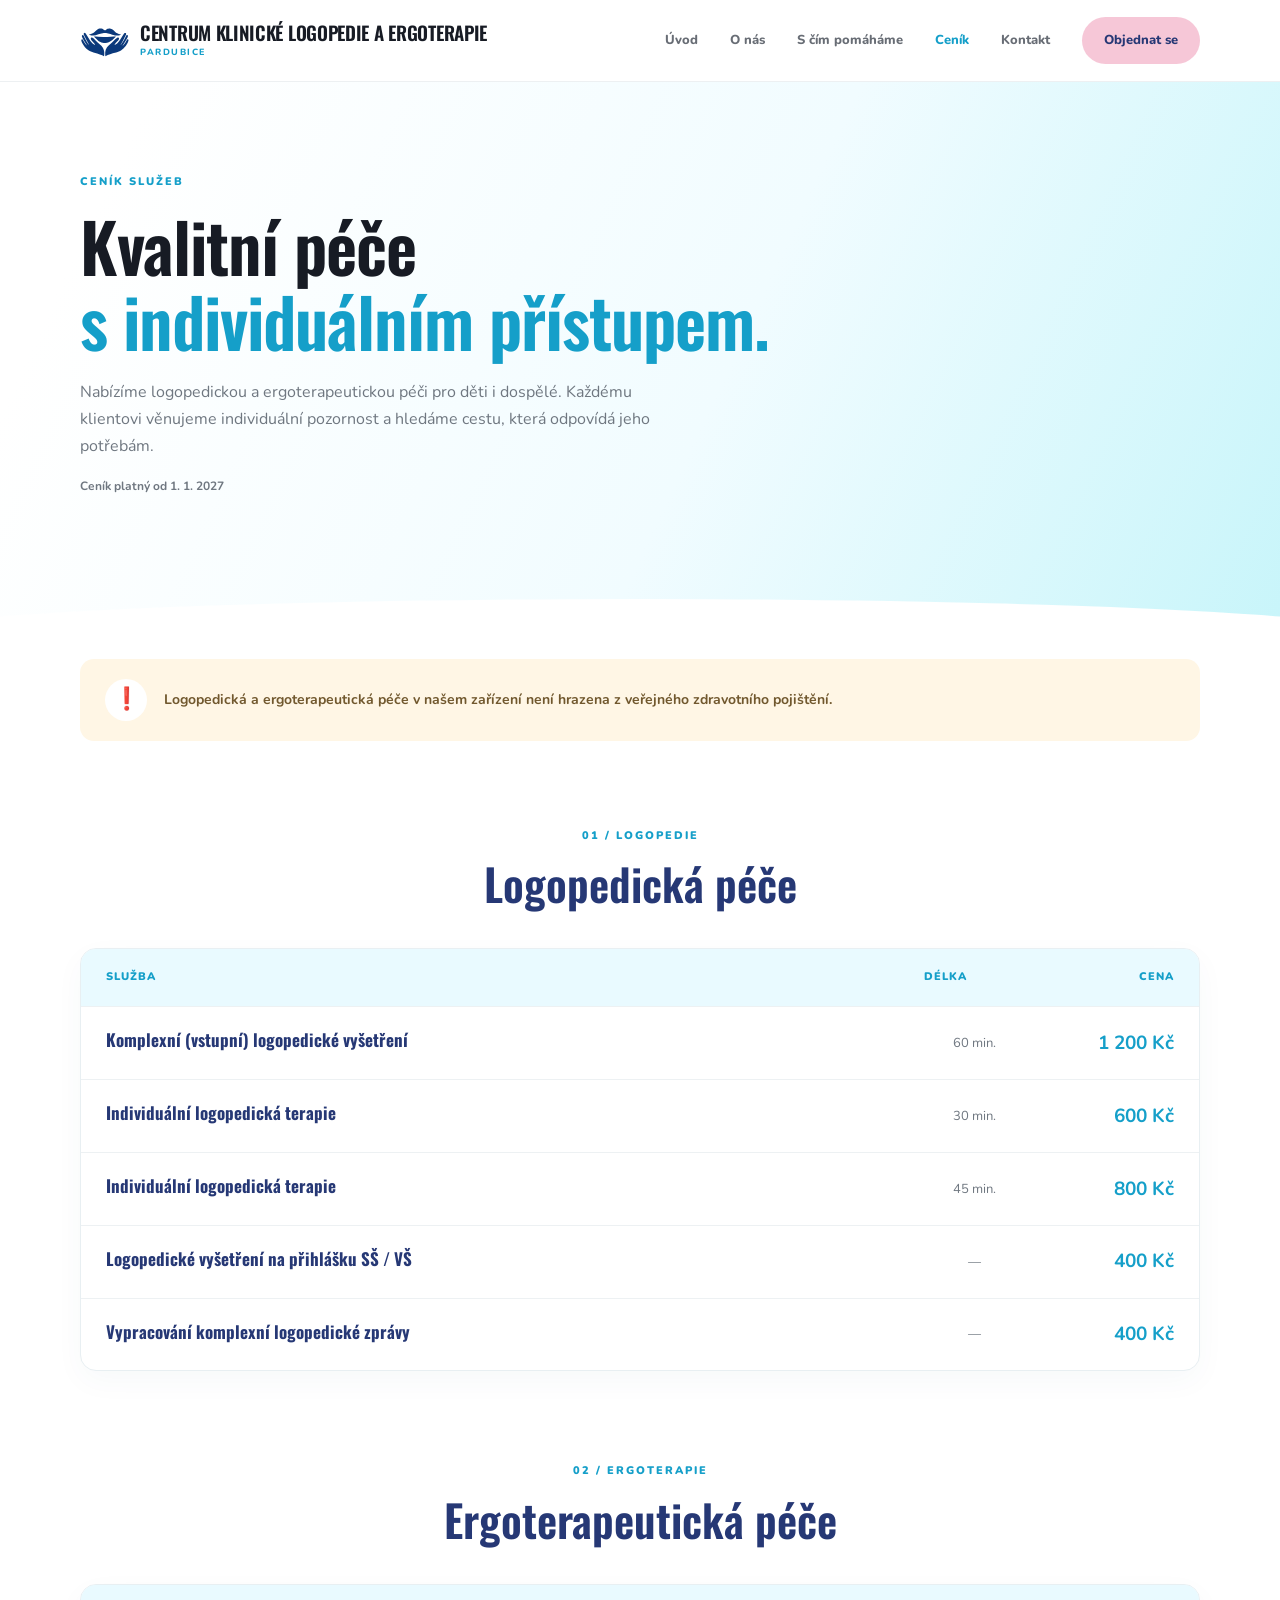
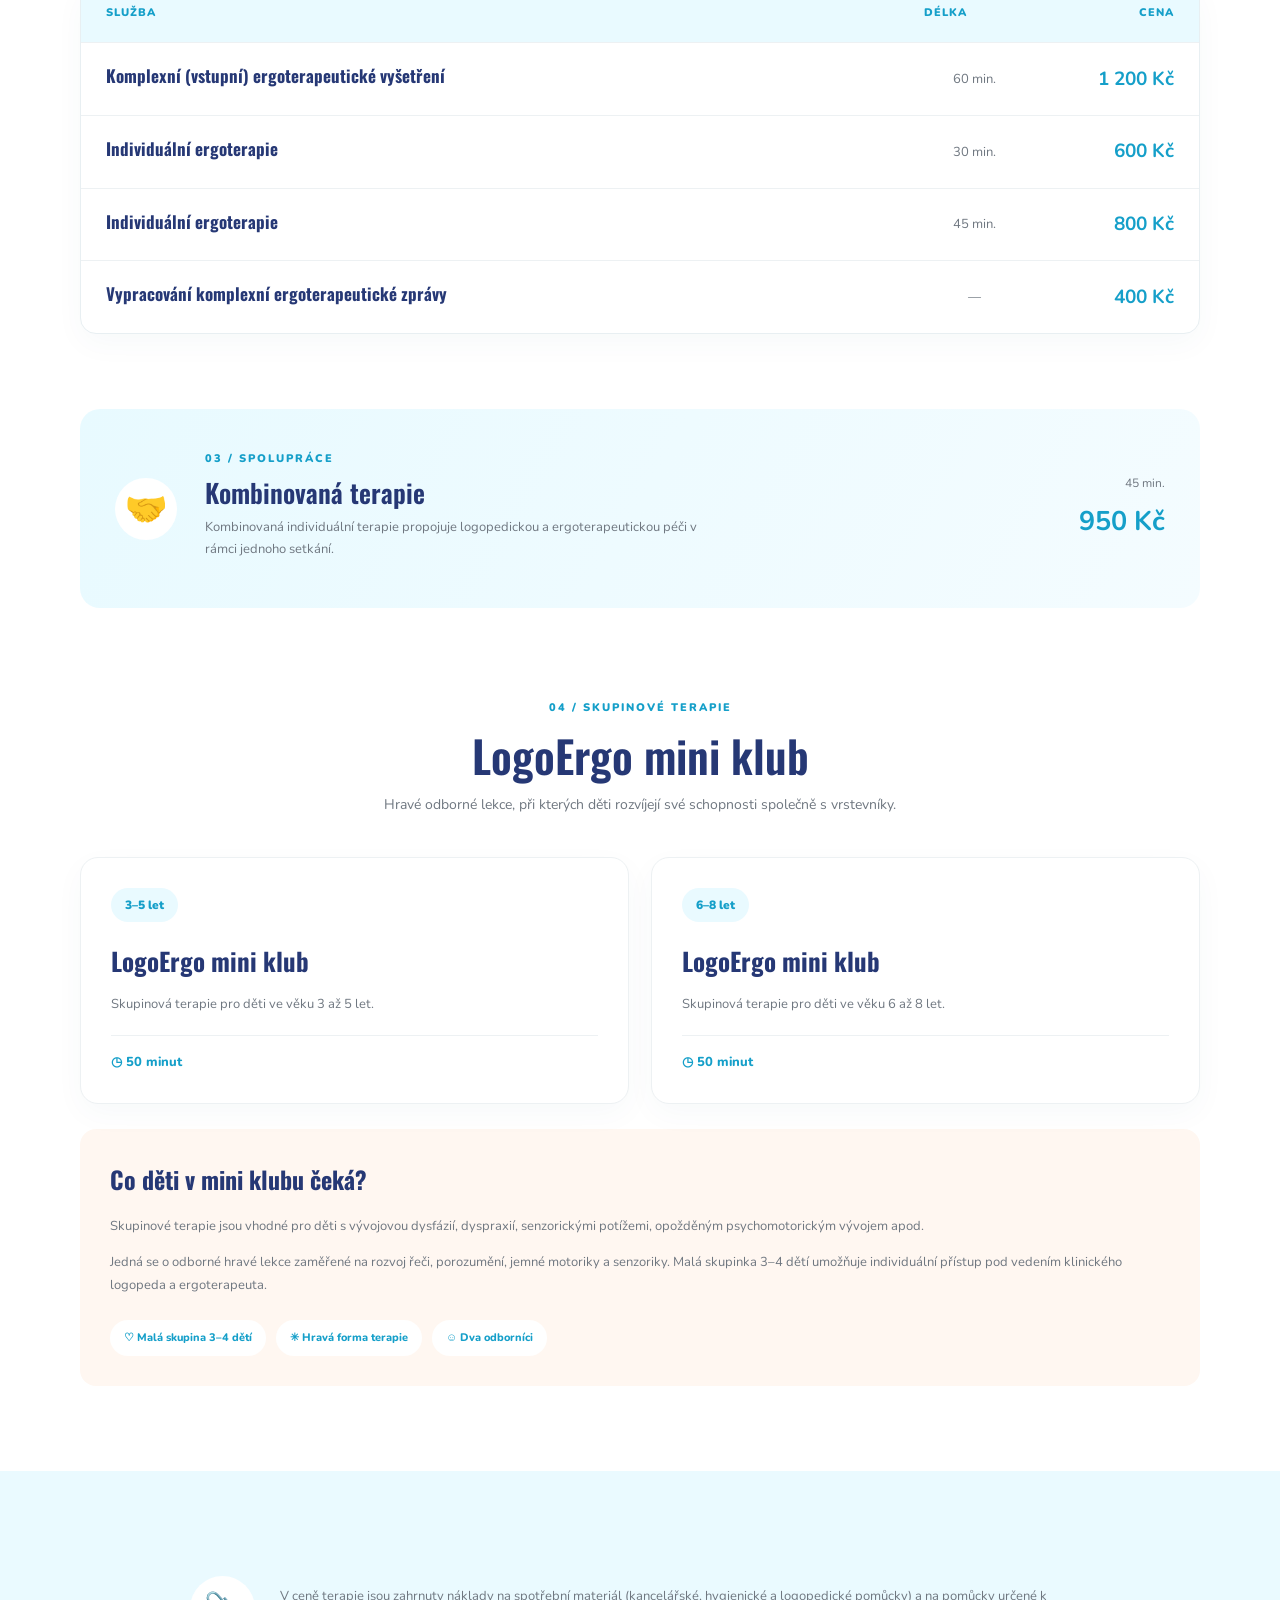
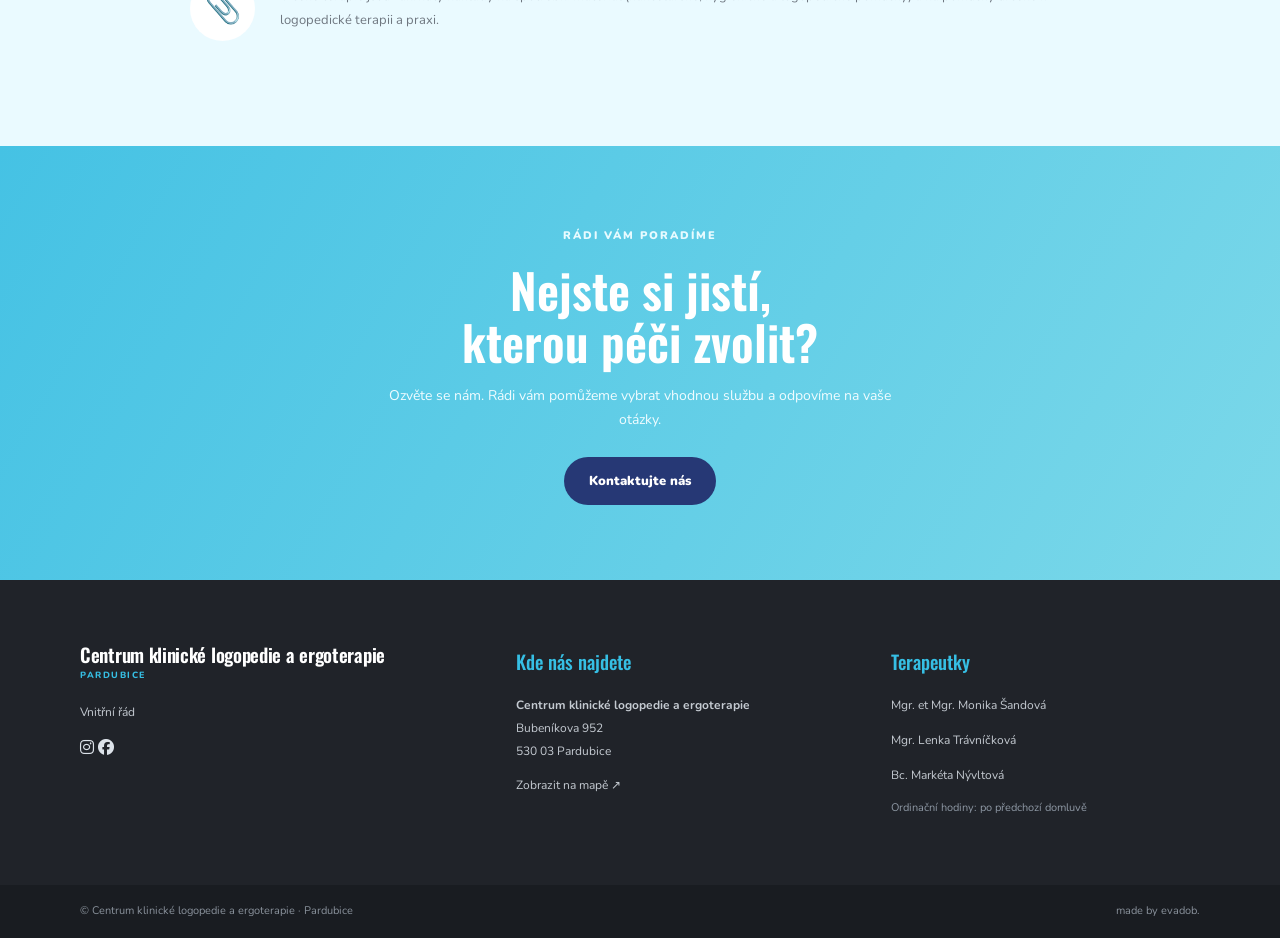
==== commit 56479278: "second version" ====
--- a/cenik.html
+++ b/cenik.html
@@ -8,7 +8,7 @@
       content="Logopedie v Pardubicích - individuální péče o děti i dospělé, hravě a s respektem."
     />
     <meta name="theme-color" content="#35bde3" />
-    <title>Logopedie & Ergoterapie Pardubice</title>
+    <title>Ceník - Centrum klinické logopedie & ergoterapie Pardubice</title>
     <link rel="preconnect" href="https://fonts.googleapis.com" />
     <link rel="preconnect" href="https://fonts.gstatic.com" crossorigin />
     <link
@@ -21,16 +21,17 @@
     />
     <link rel="stylesheet" href="styles.css" />
     <link rel="stylesheet" href="responsive.css" />
+    <link rel="icon" type="img" href="images/logo.svg" />
   </head>
   <body>
     <header class="site-header">
       <div class="container nav-wrap">
         <a
           class="brand"
-          href="#domu"
+          href="index.html"
           aria-label="Centrum klinické logopedie a ergoterapie"
         >
-          <!-- <span class="brand-mark" aria-hidden="true">☺</span> -->
+          <img src="images/logo.svg" alt="Logo" class="brand-logo" />
           <span class="brand-name"
             >CENTRUM KLINICKÉ LOGOPEDIE A ERGOTERAPIE<small
               >PARDUBICE</small
@@ -48,24 +49,10 @@
         <nav class="main-nav" id="main-nav" aria-label="Hlavní navigace">
           <a href="index.html">Úvod</a>
           <a href="o-nas.html">O nás</a>
-          <a href="#sluzby">S čím pomáháme</a>
+          <a href="logopedie-ergoterapie.html">S čím pomáháme</a>
           <a class="active" href="cenik.html">Ceník</a>
           <a href="kontakt.html">Kontakt</a>
-          <a
-            href="https://www.instagram.com/"
-            target="_blank"
-            aria-label="Instagram"
-          >
-            <i class="fa-brands fa-instagram"></i>
-          </a>
-
-          <a
-            href="https://www.facebook.com/"
-            target="_blank"
-            aria-label="Facebook"
-          >
-            <i class="fa-brands fa-facebook"></i>
-          </a>
+          <a href="objednani.html" class="nav-booking"> Objednat se </a>
         </nav>
       </div>
     </header>
@@ -322,18 +309,35 @@
               ></span
             ></a
           >
-          <p>Blah bla.</p>
-          <p>Vnitřní řád (bude btn)</p>
+
+          <p><a href="vnitrni-rad.html">Vnitřní řád</a></p>
+          <div>
+            <a
+              href="https://www.instagram.com/"
+              target="_blank"
+              aria-label="Instagram"
+            >
+              <i class="fa-brands fa-instagram"></i>
+            </a>
+
+            <a
+              href="https://www.facebook.com/"
+              target="_blank"
+              aria-label="Facebook"
+            >
+              <i class="fa-brands fa-facebook"></i>
+            </a>
+          </div>
         </div>
         <div>
           <h3>Kde nás najdete</h3>
           <p>
-            <strong>Logopedie a Ergoterapie Pardubice</strong
-            ><br />Adresa<br />530 03 Pardubice
+            <strong>Centrum klinické logopedie a ergoterapie</strong
+            ><br />Bubeníkova 952<br />530 03 Pardubice
           </p>
           <p>
             <a
-              href="https://maps.google.com/?q=Pardubice"
+              href="https://maps.app.goo.gl/NBCkxNVb98JQitpB8"
               target="_blank"
               rel="noopener"
               >Zobrazit na mapě ↗</a
@@ -341,10 +345,10 @@
           </p>
         </div>
         <div>
-          <h3>Kontakt</h3>
-          <p>Kontakt</p>
-          <p>Kontakt</p>
-          <p>Kontakt</p>
+          <h3>Terapeutky</h3>
+          <p><a href="o-nas.html">Mgr. et Mgr. Monika Šandová</a></p>
+          <p><a href="o-nas.html">Mgr. Lenka Trávníčková</a></p>
+          <p><a href="o-nas.html">Bc. Markéta Nývltová</a></p>
           <p class="footer-small">Ordinační hodiny: po předchozí domluvě</p>
         </div>
       </div>
--- a/styles.css
+++ b/styles.css
@@ -45,6 +45,41 @@
   justify-content: space-between;
   gap: 28px;
 }
+/* TLAČÍTKO OBJEDNAT SE V MENU */
+
+.main-nav .nav-booking {
+  display: inline-flex;
+  align-items: center;
+  justify-content: center;
+  gap: 9px;
+
+  padding: 12px 22px;
+  border-radius: 999px;
+
+  background: #f6c7d7;
+  color: var(--navy);
+
+  font-weight: 800;
+  text-decoration: none;
+  white-space: nowrap;
+
+  transition:
+    background 0.25s ease,
+    transform 0.25s ease,
+    box-shadow 0.25s ease;
+}
+
+.main-nav .nav-booking:hover,
+.main-nav .nav-booking.active {
+  background: #efadc5;
+  color: var(--blue-deep);
+  transform: translateY(-2px);
+  box-shadow: 0 6px 18px rgba(195, 98, 133, 0.18);
+}
+
+.main-nav .nav-booking i {
+  font-size: 1rem;
+}
 
 /* logo */
 .brand {
@@ -66,6 +101,12 @@
   color: var(--blue-deep);
   font: 800 9px var(--font-body);
   letter-spacing: 1.5px;
+}
+.brand-logo {
+  width: 50px;
+  height: 50px;
+  object-fit: contain;
+  display: block;
 }
 /* main nav */
 .main-nav {
@@ -287,8 +328,339 @@
   display: inline-block;
   margin-top: 10px;
 }
-
-/* services */
+/* --------------------------------- Main page - terapeutky */
+/* =========================================
+   INDEX – NÁŠ TÝM
+========================================= */
+
+.home-team {
+  padding: 55px 0;
+  background: #ffffff;
+}
+
+.home-team-panel {
+  padding: 60px;
+  border-radius: 28px;
+  background: #fff4f7;
+}
+
+/* NADPIS */
+
+.home-team-heading {
+  max-width: 700px;
+  margin: 0 auto 38px;
+  text-align: center;
+}
+
+.home-team-heading h2 {
+  margin: 12px 0 16px;
+  font-family: var(--font-display);
+  font-size: clamp(2.2rem, 3.5vw, 3.2rem);
+  line-height: 1.2;
+  color: var(--blue-deep);
+}
+
+.home-team-heading p {
+  margin: 0;
+  color: var(--muted);
+  font-size: 1.05rem;
+  line-height: 1.75;
+}
+
+/* MŘÍŽKA TERAPEUTEK */
+
+.home-team-grid {
+  display: grid;
+  grid-template-columns: repeat(3, minmax(0, 1fr));
+  gap: 22px;
+}
+
+/* KARTA */
+
+.home-team-member {
+  display: flex;
+  flex-direction: column;
+  min-width: 0;
+  overflow: hidden;
+
+  border: 1px solid #f0e5ea;
+  border-radius: 22px;
+  background: #ffffff;
+
+  color: var(--blue-deep);
+  text-decoration: none;
+
+  transition:
+    transform 0.25s ease,
+    box-shadow 0.25s ease,
+    border-color 0.25s ease;
+}
+
+.home-team-member:hover {
+  transform: translateY(-5px);
+  border-color: #e9c5d4;
+  box-shadow: 0 12px 28px rgba(24, 66, 87, 0.1);
+}
+
+.home-team-member:focus-visible {
+  outline: 3px solid #243b63;
+  outline-offset: 4px;
+}
+
+/* FOTOGRAFIE */
+
+.home-team-photo {
+  width: 100%;
+  aspect-ratio: 4 / 3;
+  overflow: hidden;
+  background: #eaf3f6;
+}
+
+.home-team-photo img {
+  display: block;
+  width: 100%;
+  height: 100%;
+  object-fit: cover;
+  object-position: center 25%;
+
+  transition: transform 0.35s ease;
+}
+
+.home-team-member:hover .home-team-photo img {
+  transform: scale(1.04);
+}
+
+/* TEXT KARTY */
+
+.home-team-member-content {
+  display: flex;
+  flex-direction: column;
+  flex: 1;
+  align-items: flex-start;
+  padding: 24px;
+}
+
+.home-team-role {
+  display: inline-block;
+  margin-bottom: 12px;
+  padding: 7px 12px;
+
+  border-radius: 999px;
+  background: #e7f5f8;
+
+  color: #39788a;
+  font-size: 0.78rem;
+  font-weight: 800;
+}
+
+.home-team-member:nth-child(3) .home-team-role {
+  background: #fff1c9;
+  color: #92722d;
+}
+
+.home-team-member h3 {
+  margin: 0 0 22px;
+  font-size: 1.3rem;
+  line-height: 1.4;
+  font-weight: 800;
+  color: var(--blue-deep);
+}
+
+/* ODKAZ V KARTĚ */
+
+.home-team-link {
+  display: inline-flex;
+  align-items: center;
+  gap: 9px;
+  margin-top: auto;
+
+  color: #c8799c;
+  font-size: 0.92rem;
+  font-weight: 800;
+}
+
+.home-team-link i {
+  transition: transform 0.25s ease;
+}
+
+.home-team-member:hover .home-team-link i {
+  transform: translateX(5px);
+}
+
+/* ODKAZ POD KARTAMI */
+
+.home-team-footer {
+  margin-top: 30px;
+  text-align: center;
+}
+
+.home-team-all-link {
+  display: inline-flex;
+  align-items: center;
+  gap: 10px;
+
+  color: var(--blue-deep);
+  font-weight: 800;
+  text-decoration: none;
+}
+
+.home-team-all-link:hover {
+  text-decoration: underline;
+}
+/* services MAIN PAGE */
+/* =========================================
+   INDEX – SLUŽBY
+========================================= */
+
+.home-services {
+  padding: 55px 0;
+  background: #ffffff;
+}
+
+.home-services-card {
+  padding: 60px;
+  border-radius: 28px;
+  background: #eaf8fb;
+}
+
+/* NADPIS */
+
+.home-services-heading {
+  max-width: 680px;
+  margin: 0 auto 38px;
+  text-align: center;
+}
+
+.home-services-heading h2 {
+  margin: 12px 0 16px;
+  font-family: var(--font-display);
+  font-size: clamp(2.2rem, 3.5vw, 3.2rem);
+  line-height: 1.2;
+  color: var(--blue-deep);
+}
+
+.home-services-heading p {
+  margin: 0;
+  color: var(--muted);
+  font-size: 1.05rem;
+  line-height: 1.75;
+}
+
+/* MŘÍŽKA SLUŽEB */
+
+.home-services-grid {
+  display: grid;
+  grid-template-columns: repeat(4, minmax(0, 1fr));
+  gap: 18px;
+}
+
+/* JEDNOTLIVÉ KARTY */
+
+.home-services-item {
+  display: flex;
+  flex-direction: column;
+  align-items: flex-start;
+  min-width: 0;
+  min-height: 235px;
+  padding: 26px 22px;
+
+  border: 1px solid #edf1f3;
+  border-radius: 22px;
+  background: #ffffff;
+
+  color: var(--blue-deep);
+  text-decoration: none;
+
+  transition:
+    transform 0.25s ease,
+    box-shadow 0.25s ease,
+    border-color 0.25s ease;
+}
+
+.home-services-item:hover {
+  transform: translateY(-5px);
+  border-color: #c8e5ec;
+  box-shadow: 0 12px 28px rgba(24, 66, 87, 0.1);
+}
+
+.home-services-item:focus-visible {
+  outline: 3px solid #243b63;
+  outline-offset: 4px;
+}
+
+/* IKONY */
+
+.home-services-icon {
+  display: flex;
+  align-items: center;
+  justify-content: center;
+
+  width: 62px;
+  height: 62px;
+  margin-bottom: 22px;
+
+  border-radius: 18px;
+  font-size: 1.9rem;
+}
+
+.home-services-icon.icon-pink {
+  background: #fce4ed;
+}
+
+.home-services-icon.icon-blue {
+  background: #dff2f8;
+}
+
+.home-services-icon.icon-yellow {
+  background: #fff1c9;
+}
+
+.home-services-icon.icon-green {
+  background: #e1f3e8;
+}
+
+/* TEXT KARET */
+
+.home-services-item h3 {
+  margin: 0 0 20px;
+  font-size: 1.08rem;
+  line-height: 1.45;
+  font-weight: 800;
+  color: var(--blue-deep);
+}
+
+/* ODKAZ V KARTĚ */
+
+.home-services-link {
+  display: inline-flex;
+  align-items: center;
+  gap: 9px;
+  margin-top: auto;
+
+  color: #c8799c;
+  font-size: 0.9rem;
+  font-weight: 800;
+}
+
+.home-services-link i {
+  transition: transform 0.25s ease;
+}
+
+.home-services-item:hover .home-services-link i {
+  transform: translateX(5px);
+}
+
+/* POZNÁMKA POD KARTAMI */
+
+.home-services-note {
+  margin: 28px 0 0;
+  color: var(--muted);
+  font-size: 0.92rem;
+  line-height: 1.6;
+  text-align: center;
+}
+
+/* ------------------------ services */
 .services {
   position: relative;
   overflow: hidden;
@@ -487,6 +859,247 @@
   display: flex;
   justify-content: space-between;
   gap: 20px;
+}
+/* MAIN PAGE Kontakt */
+/* =========================================
+   INDEX – KONTAKT S MAPOU
+========================================= */
+
+.home-contact {
+  padding: 55px 0;
+  background: #ffffff;
+}
+
+.home-contact-card {
+  display: grid;
+  grid-template-columns: 1fr 0.9fr;
+  align-items: center;
+  gap: 45px;
+
+  padding: 40px 45px;
+  border-radius: 28px;
+  background: #fff1f5;
+}
+
+/* TEXT */
+
+.home-contact-content {
+  min-width: 0;
+}
+
+.home-contact-content h2 {
+  margin: 10px 0 12px;
+  font-family: var(--font-display);
+  font-size: clamp(2rem, 3vw, 2.8rem);
+  line-height: 1.2;
+  color: var(--blue-deep);
+}
+
+.home-contact-content p {
+  max-width: 440px;
+  margin: 0 0 25px;
+  color: var(--muted);
+  font-size: 1.05rem;
+  line-height: 1.7;
+}
+
+.home-contact-button {
+  display: inline-flex;
+  align-items: center;
+  justify-content: center;
+  gap: 12px;
+
+  padding: 15px 28px;
+  border-radius: 999px;
+  font-weight: 800;
+  text-decoration: none;
+
+  transition:
+    transform 0.25s ease,
+    box-shadow 0.25s ease;
+}
+
+.home-contact-button:hover {
+  transform: translateY(-3px);
+  box-shadow: 0 8px 20px rgba(24, 66, 87, 0.15);
+}
+
+/* MAPA */
+
+.home-contact-map {
+  width: 100%;
+  height: 270px;
+  overflow: hidden;
+  border-radius: 20px;
+  background: #e7edef;
+  box-shadow: 0 8px 24px rgba(24, 66, 87, 0.08);
+}
+
+.home-contact-map iframe {
+  display: block;
+  width: 100%;
+  height: 100%;
+  border: 0;
+}
+
+/* MAIN PAGE OBJEDNANI */
+/* =========================================
+   INDEX – SEKCE OBJEDNÁNÍ
+========================================= */
+
+.home-booking {
+  padding: 90px 0;
+  background: #ffffff;
+}
+
+.home-booking-card {
+  position: relative;
+  display: grid;
+  grid-template-columns: 1.4fr 0.6fr;
+  align-items: center;
+  gap: 30px;
+
+  padding: 65px 75px;
+  border-radius: 36px;
+  background: #eaf8fb;
+  overflow: hidden;
+}
+
+/* TEXTOVÁ ČÁST */
+
+.home-booking-content {
+  position: relative;
+  z-index: 2;
+}
+
+.home-booking-content h2 {
+  max-width: 650px;
+  margin: 18px 0 22px;
+
+  font-family: var(--font-display);
+  font-size: clamp(2.4rem, 4vw, 3.7rem);
+  line-height: 1.2;
+  color: var(--blue-deep);
+}
+
+.home-booking-content h2 span {
+  display: block;
+  color: #d989aa;
+}
+
+.home-booking-content p {
+  max-width: 540px;
+  margin: 0 0 30px;
+
+  color: var(--muted);
+  font-size: 1.05rem;
+  line-height: 1.85;
+}
+
+/* TLAČÍTKA */
+
+.home-booking-actions {
+  display: flex;
+  align-items: center;
+  flex-wrap: wrap;
+  gap: 25px;
+}
+
+.home-booking-button {
+  display: inline-flex;
+  align-items: center;
+  justify-content: center;
+  gap: 12px;
+
+  padding: 16px 28px;
+  border-radius: 999px;
+
+  font-weight: 800;
+  text-decoration: none;
+
+  transition:
+    transform 0.25s ease,
+    box-shadow 0.25s ease;
+}
+
+.home-booking-button:hover {
+  transform: translateY(-3px);
+  box-shadow: 0 8px 22px rgba(195, 98, 133, 0.2);
+}
+
+.home-booking-contact {
+  display: inline-flex;
+  align-items: center;
+  gap: 9px;
+
+  color: var(--blue-deep);
+  font-weight: 700;
+  text-decoration: none;
+  transition: gap 0.2s ease;
+}
+
+.home-booking-contact:hover {
+  gap: 14px;
+  text-decoration: underline;
+}
+
+/* DEKORATIVNÍ ČÁST */
+
+.home-booking-visual {
+  position: relative;
+  display: flex;
+  align-items: center;
+  justify-content: center;
+  min-height: 280px;
+}
+
+.home-booking-circle {
+  position: relative;
+  z-index: 1;
+
+  display: flex;
+  align-items: center;
+  justify-content: center;
+
+  width: 220px;
+  height: 220px;
+
+  border-radius: 50%;
+  background: #f9dce6;
+  color: var(--blue-deep);
+
+  font-size: 5.5rem;
+  transform: rotate(-8deg);
+}
+
+.home-booking-decoration {
+  position: absolute;
+  display: block;
+  border-radius: 50%;
+}
+
+.decoration-one {
+  width: 95px;
+  height: 95px;
+  top: 0;
+  right: 0;
+  background: #fff0bd;
+}
+
+.decoration-two {
+  width: 65px;
+  height: 65px;
+  bottom: 0;
+  left: 0;
+  background: #bde9e5;
+}
+
+.decoration-three {
+  width: 35px;
+  height: 35px;
+  top: 15px;
+  left: 15px;
+  background: #f3b5cb;
 }
 
 /* ------------------------------------------- Cenik */
@@ -978,299 +1591,509 @@
   border: 0;
 }
 
-/* Terapeutky */
-
-.contact-team {
-  background: #f8fbfb;
-}
-
-.contact-team-grid {
+/* ------------------------------------------- O nás */
+
+/* =========================================
+   O NÁS – DESKTOPOVÉ ZOBRAZENÍ
+   Platí pouze pro obrazovky nad 800 px
+========================================= */
+
+@media (min-width: 801px) {
+  /* ÚVODNÍ SEKCE */
+
+  .therapists-hero {
+    padding: 105px 0 95px;
+    background: #eaf8fb;
+  }
+
+  .therapists-hero-inner {
+    max-width: 850px;
+    margin: 0 auto;
+    text-align: center;
+  }
+
+  .therapists-hero h1 {
+    margin: 18px 0 25px;
+    font-size: clamp(3.5rem, 5vw, 5rem);
+    line-height: 1.12;
+    color: var(--blue-deep);
+  }
+
+  .therapists-hero p {
+    max-width: 650px;
+    margin: 0 auto;
+    font-size: 1.15rem;
+    line-height: 1.85;
+    color: var(--muted);
+  }
+
+  /* SEKCE TERAPEUTEK */
+
+  .therapists-section {
+    padding: 90px 0 110px;
+    background: #f8fbfc;
+  }
+
+  .therapists-section > .container {
+    max-width: 1240px;
+  }
+
+  .therapists-section .about-heading {
+    margin-bottom: 45px;
+    text-align: center;
+  }
+
+  /* PROFILY */
+
+  .therapist-profile {
+    display: grid;
+    grid-template-columns: minmax(280px, 0.75fr) minmax(0, 1.65fr);
+    align-items: start;
+    gap: 55px;
+
+    margin-bottom: 55px;
+    padding: 48px;
+
+    background: #ffffff;
+    border: 1px solid #edf2f4;
+    border-radius: 32px;
+
+    box-shadow: 0 12px 40px rgba(27, 66, 86, 0.055);
+  }
+
+  .therapist-profile:last-child {
+    margin-bottom: 0;
+  }
+
+  /* Prostřední profil – fotografie napravo */
+
+  .therapist-profile.therapist-reverse {
+    grid-template-columns: minmax(0, 1.65fr) minmax(280px, 0.75fr);
+    background: #fff9fb;
+  }
+
+  .therapist-reverse .therapist-photo {
+    grid-column: 2;
+    grid-row: 1;
+  }
+
+  .therapist-reverse .therapist-content {
+    grid-column: 1;
+    grid-row: 1;
+  }
+
+  /* FOTOGRAFIE */
+
+  .therapist-photo {
+    position: sticky;
+    top: 110px;
+    width: 100%;
+    overflow: hidden;
+
+    border-radius: 24px;
+    background: #eaf3f6;
+  }
+
+  .therapist-photo img {
+    display: block;
+    width: 100%;
+    height: auto;
+    aspect-ratio: 4 / 5;
+    object-fit: cover;
+    object-position: center top;
+  }
+
+  /* TEXTOVÁ ČÁST */
+
+  .therapist-content {
+    min-width: 0;
+  }
+
+  .therapist-specialization {
+    display: inline-block;
+    margin-bottom: 14px;
+    padding: 8px 15px;
+
+    border-radius: 999px;
+    background: #e8f6fa;
+
+    color: #286d83;
+    font-size: 0.8rem;
+    font-weight: 800;
+    letter-spacing: 0.08em;
+  }
+
+  .therapist-specialization.therapist-ergo {
+    background: #fce7ef;
+    color: #a94d72;
+  }
+
+  .therapist-content h2 {
+    margin: 0 0 18px;
+    font-size: clamp(2rem, 3vw, 2.8rem);
+    line-height: 1.2;
+    color: var(--blue-deep);
+  }
+
+  .therapist-intro {
+    max-width: 690px;
+    margin: 0 0 30px;
+    font-size: 1.05rem;
+    line-height: 1.85;
+    color: var(--muted);
+  }
+
+  /* VZDĚLÁNÍ, KURZY A PRAXE */
+
+  .therapist-info-grid {
+    display: grid;
+    grid-template-columns: repeat(2, minmax(0, 1fr));
+    gap: 20px;
+    align-items: start;
+  }
+
+  .therapist-info {
+    min-width: 0;
+    padding: 25px 24px;
+
+    border: 1px solid #edf1f3;
+    border-radius: 20px;
+    background: #f8fbfc;
+  }
+
+  .therapist-info:nth-child(2) {
+    background: #fff8fa;
+    border-color: #f6e8ed;
+  }
+
+  .therapist-info:nth-child(3) {
+    background: #fffaf0;
+    border-color: #f4eddb;
+  }
+
+  .therapist-info h3 {
+    margin: 0 0 16px;
+    padding-bottom: 12px;
+
+    border-bottom: 2px solid #d9eaf0;
+
+    color: var(--blue-deep);
+    font-size: 1.15rem;
+    font-weight: 800;
+  }
+
+  .therapist-info ul {
+    margin: 0;
+    padding-left: 19px;
+  }
+
+  .therapist-info li {
+    margin-bottom: 11px;
+    color: #526774;
+    font-size: 0.94rem;
+    line-height: 1.7;
+    overflow-wrap: anywhere;
+  }
+
+  .therapist-info li:last-child {
+    margin-bottom: 0;
+  }
+
+  .therapist-info li::marker {
+    color: #65b8cc;
+  }
+
+  /* KONTAKT */
+
+  .therapist-contact {
+    display: flex;
+    align-items: center;
+    gap: 16px;
+
+    margin-top: 28px;
+    padding: 20px 24px;
+
+    border-radius: 20px;
+    background: #eaf7fa;
+  }
+
+  .therapist-contact strong {
+    display: block;
+    margin-bottom: 5px;
+    color: var(--blue-deep);
+  }
+
+  .therapist-contact a {
+    color: #286d83;
+    font-weight: 700;
+    text-decoration: none;
+    overflow-wrap: anywhere;
+  }
+
+  .therapist-contact a:hover {
+    text-decoration: underline;
+  }
+
+  /* ZÁVĚREČNÁ SEKCE */
+
+  .therapists-bottom {
+    padding: 95px 0;
+    background: #fce8ef;
+    text-align: center;
+  }
+
+  .therapists-bottom-content {
+    max-width: 700px;
+    margin: 0 auto;
+  }
+
+  .therapists-bottom h2 {
+    margin: 15px 0 20px;
+    color: var(--blue-deep);
+    font-size: clamp(2.2rem, 3.5vw, 3.2rem);
+  }
+
+  .therapists-bottom p {
+    max-width: 550px;
+    margin: 0 auto 28px;
+    color: var(--muted);
+    line-height: 1.8;
+  }
+}
+
+/* =========================================
+   OBJEDNÁNÍ – ÚVODNÍ SEKCE
+========================================= */
+
+/* Tmavě modré nadpisy na stránce Objednání */
+
+.booking-hero h1,
+.booking-card h2,
+.booking-heading h2,
+.booking-step h3,
+.booking-contact-inner h2 {
+  color: #a77929;
+}
+
+.booking-hero {
+  padding: 95px 0 85px;
+  background: #eaf8fb;
+  text-align: center;
+}
+
+.booking-hero-inner {
+  max-width: 760px;
+  margin: 0 auto;
+}
+
+.booking-hero h1 {
+  margin: 15px 0 20px;
+  font-family: var(--font-display);
+  font-size: clamp(2.8rem, 6vw, 4.5rem);
+  line-height: 1.15;
+  color: var(--navy);
+}
+
+.booking-hero p {
+  max-width: 580px;
+  margin: 0 auto;
+  color: var(--muted);
+  font-size: 1.12rem;
+  line-height: 1.8;
+}
+
+/* =========================================
+   KARTA ONLINE OBJEDNÁNÍ
+========================================= */
+
+.booking-section {
+  padding: 85px 0;
+  background: #ffffff;
+}
+
+.booking-card {
+  max-width: 800px;
+  margin: 0 auto;
+  padding: 55px 55px 50px;
+
+  background: #fff8fa;
+  border: 1px solid #f9e0e9;
+  border-radius: 32px;
+
+  text-align: center;
+  box-shadow: 0 12px 35px rgba(24, 66, 87, 0.05);
+}
+
+.booking-icon {
+  display: flex;
+  align-items: center;
+  justify-content: center;
+
+  width: 85px;
+  height: 85px;
+  margin: 0 auto 25px;
+
+  border-radius: 50%;
+  background: #f9dce6;
+  color: var(--blue-deep);
+  font-size: 2rem;
+}
+
+.booking-card h2 {
+  margin: 12px 0 18px;
+  font-family: var(--font-display);
+  font-size: clamp(2rem, 4vw, 2.8rem);
+  color: var(--blue-deep);
+}
+
+.booking-card > p {
+  max-width: 560px;
+  margin: 0 auto 30px;
+  color: var(--muted);
+  line-height: 1.8;
+}
+
+.booking-main-button {
+  display: inline-flex;
+  align-items: center;
+  justify-content: center;
+  gap: 12px;
+
+  padding: 17px 30px;
+  border-radius: 999px;
+
+  font-size: 1rem;
+  font-weight: 800;
+  text-decoration: none;
+
+  transition:
+    transform 0.25s ease,
+    box-shadow 0.25s ease;
+}
+
+.booking-main-button:hover {
+  transform: translateY(-3px);
+  box-shadow: 0 8px 20px rgba(195, 98, 133, 0.18);
+}
+
+.booking-card .booking-note {
+  margin: 18px 0 0;
+  font-size: 0.85rem;
+  color: var(--muted);
+}
+
+/* =========================================
+   JAK SE OBJEDNAT – 3 KROKY
+========================================= */
+
+.booking-steps-section {
+  padding: 85px 0;
+  background: #f3fafb;
+}
+
+.booking-heading {
+  max-width: 650px;
+  margin: 0 auto 45px;
+  text-align: center;
+}
+
+.booking-heading h2 {
+  margin: 12px 0 15px;
+  font-family: var(--font-display);
+  font-size: clamp(2rem, 4vw, 3rem);
+  color: var(--blue-deep);
+}
+
+.booking-heading p {
+  color: var(--muted);
+  line-height: 1.7;
+}
+
+.booking-steps {
   display: grid;
-  grid-template-columns: repeat(3, 1fr);
-  gap: 25px;
-  margin-top: 45px;
-}
-
-.contact-person {
-  overflow: hidden;
-  background: #fff;
-  border-radius: 24px;
-  box-shadow: 0 10px 35px rgba(35, 65, 85, 0.06);
-  transition:
-    transform 0.3s ease,
-    box-shadow 0.3s ease;
-}
-
-.contact-person:hover {
-  transform: translateY(-6px);
-  box-shadow: 0 15px 40px rgba(35, 65, 85, 0.11);
-}
-
-.contact-person-photo {
-  height: 280px;
-  overflow: hidden;
-  background: #eaf4f4;
-}
-
-.contact-person-photo img {
-  width: 100%;
-  height: 100%;
-  display: block;
-  object-fit: cover;
-  object-position: center top;
-  transition: transform 0.4s ease;
-}
-
-.contact-person:hover .contact-person-photo img {
-  transform: scale(1.04);
-}
-
-.contact-person-content {
-  padding: 28px 25px 32px;
-}
-
-.person-role {
-  display: inline-block;
-  margin-bottom: 12px;
-  color: var(--pink);
-  font-size: 0.72rem;
-  font-weight: 800;
-  letter-spacing: 1px;
-}
-
-.contact-person-content h3 {
-  margin: 0 0 15px;
-  color: var(--blue-deep);
-  font-family: var(--font-display);
-  font-size: 1.4rem;
-}
-
-.contact-person-content p {
+  grid-template-columns: repeat(3, minmax(0, 1fr));
+  gap: 24px;
+}
+
+.booking-step {
+  position: relative;
+  padding: 35px 25px;
+  border-radius: 26px;
+  background: #ffffff;
+  text-align: center;
+}
+
+.booking-step-number {
+  position: absolute;
+  top: 20px;
+  right: 23px;
+
+  color: #c4e7ef;
+  font-family: var(--font-display);
+  font-size: 2rem;
+  font-weight: 700;
+}
+
+.booking-step-icon {
+  display: flex;
+  align-items: center;
+  justify-content: center;
+
+  width: 70px;
+  height: 70px;
+  margin: 0 auto 22px;
+
+  background: #e7f6f9;
+  border-radius: 50%;
+  color: var(--blue-deep);
+  font-size: 1.6rem;
+}
+
+.booking-step:nth-child(2) .booking-step-icon {
+  background: #fce8ef;
+}
+
+.booking-step:nth-child(3) .booking-step-icon {
+  background: #fff1cc;
+}
+
+.booking-step h3 {
+  margin: 0 0 12px;
+  color: var(--blue-deep);
+  font-size: 1.2rem;
+}
+
+.booking-step p {
   margin: 0;
   color: var(--muted);
   font-size: 0.95rem;
-  line-height: 1.8;
-}
-
-/* ------------------------------------------- O nás */
-
-.therapists-hero {
-  padding: 85px 0 95px;
-  background: linear-gradient(120deg, #45c2e450, #7bd9e907);
+  line-height: 1.7;
+}
+
+/* =========================================
+   ZÁVĚREČNÁ KONTAKTNÍ SEKCE
+========================================= */
+
+.booking-contact-section {
+  padding: 85px 0;
+  background: #fce8ef;
   text-align: center;
 }
 
-.therapists-hero-inner {
-  max-width: 780px;
-  margin: 0 auto;
-}
-
-.therapists-hero h1 {
-  margin: 18px 0;
-  color: var(--blue-deep);
-  font-family: var(--font-display);
-  font-size: clamp(2.5rem, 5vw, 4rem);
-  line-height: 1.15;
-}
-
-.therapists-hero h1 span {
-  color: var(--navy);
-}
-
-.therapists-hero p {
+.booking-contact-inner {
   max-width: 650px;
   margin: 0 auto;
-  color: var(--muted);
-  font-size: 1.05rem;
+}
+
+.booking-contact-inner h2 {
+  margin: 15px 0;
+  font-family: var(--font-display);
+  font-size: clamp(2rem, 4vw, 3rem);
+  color: var(--blue-deep);
+}
+
+.booking-contact-inner p {
+  margin: 0 auto 28px;
+  color: var(--muted);
   line-height: 1.8;
 }
-
-/* profily */
-
-.therapists-section {
-  background: #fff;
-}
-
-.therapist-profile {
-  display: grid;
-  grid-template-columns: 0.8fr 1.2fr;
-  align-items: start;
-  gap: 55px;
-  margin-top: 85px;
-  padding-bottom: 75px;
-  border-bottom: 1px solid #e9eeee;
-}
-
-.therapist-profile:last-child {
-  border-bottom: none;
-  padding-bottom: 0;
-}
-
-/* Prohození fotografie a textu */
-
-.therapist-reverse .therapist-photo {
-  order: 2;
-}
-
-.therapist-reverse .therapist-content {
-  order: 1;
-}
-
-/* fotky */
-
-.therapist-photo {
-  position: relative;
-  height: 490px;
-  overflow: hidden;
-  border-radius: 28px;
-  background: #eaf4f4;
-  box-shadow: 0 12px 35px rgba(35, 65, 85, 0.09);
-}
-
-.therapist-photo img {
-  display: block;
-  width: 100%;
-  height: 100%;
-  object-fit: cover;
-  object-position: center top;
-}
-
-.therapist-content {
-  padding: 10px 0;
-}
-
-.therapist-specialization {
-  display: inline-block;
-  margin-bottom: 15px;
-  padding: 8px 15px;
-  border-radius: 30px;
-  background: #e7f3f4;
-  color: var(--blue-deep);
-  font-size: 0.75rem;
-  font-weight: 800;
-  letter-spacing: 1px;
-}
-
-.therapist-ergo {
-  background: #fff1d9;
-  color: #a77929;
-}
-
-.therapist-content h2 {
-  margin: 0 0 20px;
-  color: var(--blue-deep);
-  font-family: var(--font-display);
-  font-size: clamp(1.8rem, 3vw, 2.5rem);
-  line-height: 1.2;
-}
-
-.therapist-intro {
-  margin-bottom: 30px;
-  color: var(--muted);
-  font-size: 1.05rem;
-  line-height: 1.8;
-}
-
-.therapist-info-grid {
-  display: grid;
-  grid-template-columns: 1fr 1fr;
-  gap: 18px;
-}
-
-.therapist-info {
-  padding: 20px;
-  background: #f7fafa;
-  border-radius: 17px;
-}
-
-.therapist-info:last-child {
-  grid-column: 1 / -1;
-}
-
-.therapist-info h3 {
-  margin: 0 0 12px;
-  color: var(--blue-deep);
-  font-size: 1rem;
-}
-
-.therapist-info ul {
-  margin: 0;
-  padding-left: 18px;
-  color: var(--muted);
-}
-
-.therapist-info li {
-  margin-bottom: 8px;
-  font-size: 0.9rem;
-  line-height: 1.6;
-}
-
-.therapist-info li:last-child {
-  margin-bottom: 0;
-}
-
-.therapist-contact {
-  display: flex;
-  align-items: center;
-  gap: 15px;
-  margin-top: 25px;
-  padding: 17px 20px;
-  border-radius: 16px;
-  background: #fcebf0;
-}
-
-.contact-small-icon {
-  display: flex;
-  align-items: center;
-  justify-content: center;
-  flex-shrink: 0;
-  width: 43px;
-  height: 43px;
-  border-radius: 50%;
-  background: #fff;
-  color: var(--pink);
-  font-size: 1.4rem;
-}
-
-.therapist-contact strong {
-  display: block;
-  margin-bottom: 4px;
-  color: var(--blue-deep);
-  font-size: 0.9rem;
-}
-
-.therapist-contact a {
-  color: var(--blue-deep);
-  font-size: 0.9rem;
-  font-weight: 600;
-  text-decoration: none;
-  overflow-wrap: anywhere;
-}
-
-.therapist-contact a:hover {
-  color: var(--pink);
-}
-
-.therapists-bottom {
-  padding: 85px 0;
-  background: linear-gradient(120deg, #45c2e450, #7bd9e907);
-  text-align: center;
-}
-
-.therapists-bottom-content {
-  max-width: 700px;
-  margin: 0 auto;
-}
-
-.therapists-bottom h2 {
-  margin: 18px 0;
-  color: var(--blue-deep);
-  font-family: var(--font-display);
-  font-size: clamp(2rem, 4vw, 3.2rem);
-}
-
-.therapists-bottom p {
-  margin: 0 auto 28px;
-  color: var(--muted);
-  line-height: 1.8;
-}
--- a/responsive.css
+++ b/responsive.css
@@ -134,6 +134,341 @@
     animation-duration: 0.01ms !important;
   }
 }
+/* MAIN PAGE Kontakt */
+/* =========================================
+   TABLETY – DO 800 PX
+========================================= */
+
+@media (max-width: 800px) {
+  .home-contact-card {
+    grid-template-columns: 1fr 1fr;
+    gap: 25px;
+    padding: 30px;
+  }
+
+  .home-contact-content h2 {
+    font-size: 2.1rem;
+  }
+
+  .home-contact-map {
+    height: 240px;
+  }
+}
+
+/* =========================================
+   MOBILY – DO 600 PX
+========================================= */
+
+@media (max-width: 600px) {
+  .home-contact {
+    padding: 40px 0;
+  }
+
+  .home-contact-card {
+    grid-template-columns: 1fr;
+    gap: 25px;
+    padding: 30px 20px;
+    border-radius: 24px;
+    text-align: center;
+  }
+
+  .home-contact-content h2 {
+    font-size: 2rem;
+  }
+
+  .home-contact-content p {
+    font-size: 0.95rem;
+    margin: 0 auto 22px;
+  }
+
+  .home-contact-button {
+    width: 100%;
+    padding: 15px 20px;
+  }
+
+  .home-contact-map {
+    height: 230px;
+    border-radius: 16px;
+  }
+}
+/* --------------------------------- Main page - sluzby */
+/* =========================================
+   TABLETY – DO 800 PX
+========================================= */
+
+@media (max-width: 800px) {
+  .home-services-card {
+    padding: 40px 35px;
+  }
+
+  .home-services-grid {
+    grid-template-columns: repeat(2, minmax(0, 1fr));
+  }
+
+  .home-services-item {
+    min-height: 210px;
+  }
+}
+
+/* =========================================
+   MOBILY – DO 600 PX
+========================================= */
+
+@media (max-width: 600px) {
+  .home-services {
+    padding: 40px 0;
+  }
+
+  .home-services-card {
+    padding: 35px 20px;
+    border-radius: 24px;
+  }
+
+  .home-services-heading {
+    margin-bottom: 28px;
+  }
+
+  .home-services-heading h2 {
+    font-size: 2rem;
+  }
+
+  .home-services-heading p {
+    font-size: 0.95rem;
+  }
+
+  .home-services-grid {
+    grid-template-columns: 1fr;
+    gap: 14px;
+  }
+
+  .home-services-item {
+    min-height: 0;
+    padding: 22px;
+  }
+
+  .home-services-icon {
+    width: 54px;
+    height: 54px;
+    margin-bottom: 15px;
+    font-size: 1.65rem;
+  }
+
+  .home-services-item h3 {
+    margin-bottom: 14px;
+  }
+
+  .home-services-note {
+    margin-top: 22px;
+    font-size: 0.85rem;
+  }
+}
+
+/* --------------------------------- Main page - terapeutky */
+/* =========================================
+   TABLETY – DO 800 PX
+========================================= */
+
+@media (max-width: 800px) {
+  .home-team-panel {
+    padding: 40px 35px;
+  }
+
+  .home-team-grid {
+    grid-template-columns: repeat(2, minmax(0, 1fr));
+    gap: 18px;
+  }
+
+  .home-team-member:last-child {
+    grid-column: 1 / -1;
+    width: calc(50% - 9px);
+    justify-self: center;
+  }
+}
+
+/* =========================================
+   MOBILY – DO 600 PX
+========================================= */
+
+@media (max-width: 600px) {
+  .home-team {
+    padding: 40px 0;
+  }
+
+  .home-team-panel {
+    padding: 35px 20px;
+    border-radius: 24px;
+  }
+
+  .home-team-heading {
+    margin-bottom: 28px;
+  }
+
+  .home-team-heading h2 {
+    font-size: 2rem;
+  }
+
+  .home-team-heading p {
+    font-size: 0.95rem;
+  }
+
+  .home-team-grid {
+    grid-template-columns: 1fr;
+    gap: 16px;
+  }
+
+  .home-team-member:last-child {
+    grid-column: auto;
+    width: 100%;
+  }
+
+  .home-team-photo {
+    aspect-ratio: 4 / 3;
+  }
+
+  .home-team-member-content {
+    padding: 22px;
+  }
+
+  .home-team-member h3 {
+    font-size: 1.2rem;
+    margin-bottom: 16px;
+  }
+
+  .home-team-footer {
+    margin-top: 25px;
+  }
+}
+
+/* --------------------------------- Main page - objednani */
+/* =========================================
+   TABLETY – DO 800 PX
+========================================= */
+
+@media (max-width: 800px) {
+  .home-booking {
+    padding: 65px 0;
+  }
+
+  .home-booking-card {
+    grid-template-columns: 1fr 180px;
+    gap: 15px;
+    padding: 45px 35px;
+    border-radius: 28px;
+  }
+
+  .home-booking-content h2 {
+    font-size: 2.5rem;
+  }
+
+  .home-booking-visual {
+    min-height: 200px;
+  }
+
+  .home-booking-circle {
+    width: 150px;
+    height: 150px;
+    font-size: 3.8rem;
+  }
+
+  .decoration-one {
+    width: 65px;
+    height: 65px;
+  }
+
+  .decoration-two {
+    width: 45px;
+    height: 45px;
+  }
+}
+
+/* =========================================
+   MOBILY – DO 600 PX
+========================================= */
+
+@media (max-width: 600px) {
+  .home-booking {
+    padding: 55px 0;
+  }
+
+  .home-booking-card {
+    grid-template-columns: 1fr;
+    gap: 10px;
+    padding: 40px 25px;
+    border-radius: 24px;
+    text-align: center;
+  }
+
+  .home-booking-content h2 {
+    margin: 15px 0 18px;
+    font-size: clamp(2rem, 8vw, 2.5rem);
+  }
+
+  .home-booking-content p {
+    font-size: 0.95rem;
+    line-height: 1.75;
+  }
+
+  .home-booking-actions {
+    flex-direction: column;
+    gap: 20px;
+  }
+
+  .home-booking-button {
+    width: 100%;
+    padding: 15px 20px;
+  }
+
+  .home-booking-contact {
+    justify-content: center;
+    font-size: 0.9rem;
+  }
+
+  .home-booking-visual {
+    min-height: 140px;
+    margin-top: 20px;
+  }
+
+  .home-booking-circle {
+    width: 115px;
+    height: 115px;
+    font-size: 2.8rem;
+  }
+
+  .decoration-one {
+    width: 45px;
+    height: 45px;
+    right: 15%;
+  }
+
+  .decoration-two {
+    width: 35px;
+    height: 35px;
+    left: 18%;
+  }
+
+  .decoration-three {
+    width: 20px;
+    height: 20px;
+  }
+}
+
+/* ------------------------------------------- Booking */
+/* TABLETY */
+@media (max-width: 800px) {
+  .main-nav .nav-booking {
+    padding: 11px 16px;
+  }
+}
+
+/* MOBILY */
+@media (max-width: 600px) {
+  .main-nav .nav-booking {
+    width: 100%;
+    margin-top: 12px;
+    padding: 14px 20px;
+    text-align: center;
+  }
+}
 
 /* ------------------------------------------- Cenik */
 
@@ -272,165 +607,212 @@
     min-height: 350px;
   }
 
-  .contact-team-grid {
-    grid-template-columns: repeat(2, 1fr);
-    gap: 20px;
-  }
-
-  .contact-person:last-child {
-    grid-column: 1 / -1;
-    width: calc(50% - 10px);
-    justify-self: center;
-  }
-
-  .contact-person-photo {
-    height: 260px;
-  }
-}
-
-/* max-width: 600px */
-
-@media (max-width: 600px) {
-  .contact-hero {
-    padding: 60px 20px;
-  }
-
-  .contact-hero h1 {
-    font-size: 2.4rem;
-  }
-
-  .contact-hero p {
-    font-size: 0.95rem;
-  }
-
-  .location-grid {
-    margin-top: 30px;
-  }
-
-  .location-info {
-    padding: 26px 22px;
-  }
-
-  .location-map,
-  .location-map iframe {
-    min-height: 280px;
-  }
-
-  .contact-team-grid {
-    grid-template-columns: 1fr;
-    gap: 22px;
-  }
-
-  .contact-person:last-child {
-    grid-column: auto;
-    width: 100%;
-  }
-
-  .contact-person-photo {
-    height: 300px;
-  }
-
-  .contact-person-content {
-    padding: 25px 22px 28px;
-  }
-}
-
-/* ========================================
+  /* max-width: 600px */
+
+  @media (max-width: 600px) {
+    .contact-hero {
+      padding: 60px 20px;
+    }
+
+    .contact-hero h1 {
+      font-size: 2.4rem;
+    }
+
+    .contact-hero p {
+      font-size: 0.95rem;
+    }
+
+    .location-grid {
+      margin-top: 30px;
+    }
+
+    .location-info {
+      padding: 26px 22px;
+    }
+
+    .location-map,
+    .location-map iframe {
+      min-height: 280px;
+    }
+  }
+  /* O nas */
+  /* ========================================
    TABLETY – DO 800 PX
 ======================================== */
 
-@media (max-width: 800px) {
-  .therapists-hero {
-    padding: 70px 20px;
-  }
-
-  .therapist-profile {
-    grid-template-columns: 0.7fr 1.3fr;
-    gap: 30px;
-    margin-top: 60px;
-    padding-bottom: 55px;
-  }
-
-  .therapist-photo {
-    height: 400px;
-  }
-
-  .therapist-info-grid {
-    grid-template-columns: 1fr;
-  }
-
-  .therapist-info:last-child {
-    grid-column: auto;
-  }
-
-  .therapist-info {
-    padding: 17px;
-  }
-}
-
-/* ========================================
+  @media (max-width: 800px) {
+    .therapists-hero {
+      padding: 70px 20px;
+    }
+
+    .therapist-profile {
+      grid-template-columns: 0.7fr 1.3fr;
+      gap: 30px;
+      margin-top: 60px;
+      padding-bottom: 55px;
+    }
+
+    .therapist-photo {
+      height: 400px;
+    }
+
+    .therapist-info-grid {
+      grid-template-columns: 1fr;
+    }
+
+    .therapist-info:last-child {
+      grid-column: auto;
+    }
+
+    .therapist-info {
+      padding: 17px;
+    }
+  }
+
+  /* ========================================
    MOBILY – DO 600 PX
 ======================================== */
 
-@media (max-width: 600px) {
-  .therapists-hero {
-    padding: 60px 20px;
-  }
-
-  .therapists-hero h1 {
-    font-size: 2.4rem;
-  }
-
-  .therapists-hero p {
-    font-size: 0.95rem;
-  }
-
-  .therapist-profile {
-    grid-template-columns: 1fr;
-    gap: 25px;
-    margin-top: 50px;
-    padding-bottom: 45px;
-  }
-
-  .therapist-reverse .therapist-photo,
-  .therapist-reverse .therapist-content {
-    order: initial;
-  }
-
-  .therapist-photo {
-    height: 370px;
-    max-width: 100%;
-  }
-
-  .therapist-content {
-    padding: 0;
-  }
-
-  .therapist-content h2 {
-    font-size: 1.9rem;
-  }
-
-  .therapist-intro {
-    font-size: 0.98rem;
-  }
-
-  .therapist-info-grid {
-    grid-template-columns: 1fr;
-  }
-
-  .therapist-info:last-child {
-    grid-column: auto;
-  }
-
-  .therapist-info {
-    padding: 20px;
-  }
-
-  .therapist-contact {
-    padding: 15px;
-  }
-
-  .therapists-bottom {
-    padding: 65px 20px;
-  }
-}
+  @media (max-width: 600px) {
+    .therapists-hero {
+      padding: 60px 20px;
+    }
+
+    .therapists-hero h1 {
+      font-size: 2.4rem;
+    }
+
+    .therapists-hero p {
+      font-size: 0.95rem;
+    }
+
+    .therapist-profile {
+      grid-template-columns: 1fr;
+      gap: 25px;
+      margin-top: 50px;
+      padding-bottom: 45px;
+    }
+
+    .therapist-reverse .therapist-photo,
+    .therapist-reverse .therapist-content {
+      order: initial;
+    }
+
+    .therapist-photo {
+      height: 370px;
+      max-width: 100%;
+    }
+
+    .therapist-content {
+      padding: 0;
+    }
+
+    .therapist-content h2 {
+      font-size: 1.9rem;
+    }
+
+    .therapist-intro {
+      font-size: 0.98rem;
+    }
+
+    .therapist-info-grid {
+      grid-template-columns: 1fr;
+    }
+
+    .therapist-info:last-child {
+      grid-column: auto;
+    }
+
+    .therapist-info {
+      padding: 20px;
+    }
+
+    .therapist-contact {
+      padding: 15px;
+    }
+
+    .therapists-bottom {
+      padding: 65px 20px;
+    }
+  }
+
+  /* Booking */
+  /* =========================================
+   TABLETY – DO 800 PX
+========================================= */
+
+  @media (max-width: 800px) {
+    .booking-hero {
+      padding: 75px 0 65px;
+    }
+
+    .booking-section,
+    .booking-steps-section,
+    .booking-contact-section {
+      padding: 65px 0;
+    }
+
+    .booking-card {
+      padding: 45px 35px;
+    }
+
+    .booking-steps {
+      gap: 15px;
+    }
+
+    .booking-step {
+      padding: 30px 18px;
+    }
+  }
+
+  /* =========================================
+   MOBILY – DO 600 PX
+========================================= */
+
+  @media (max-width: 600px) {
+    .booking-hero {
+      padding: 60px 0 55px;
+    }
+
+    .booking-hero p {
+      font-size: 1rem;
+    }
+
+    .booking-section,
+    .booking-steps-section,
+    .booking-contact-section {
+      padding: 55px 0;
+    }
+
+    .booking-card {
+      padding: 35px 20px;
+      border-radius: 24px;
+    }
+
+    .booking-icon {
+      width: 70px;
+      height: 70px;
+      font-size: 1.6rem;
+    }
+
+    .booking-main-button {
+      width: 100%;
+      padding: 15px 14px;
+      font-size: 0.9rem;
+      gap: 8px;
+    }
+
+    .booking-steps {
+      grid-template-columns: 1fr;
+      gap: 16px;
+    }
+
+    .booking-step {
+      padding: 30px 25px;
+    }
+
+    .booking-heading {
+      margin-bottom: 30px;
+    }
+  }
+}
